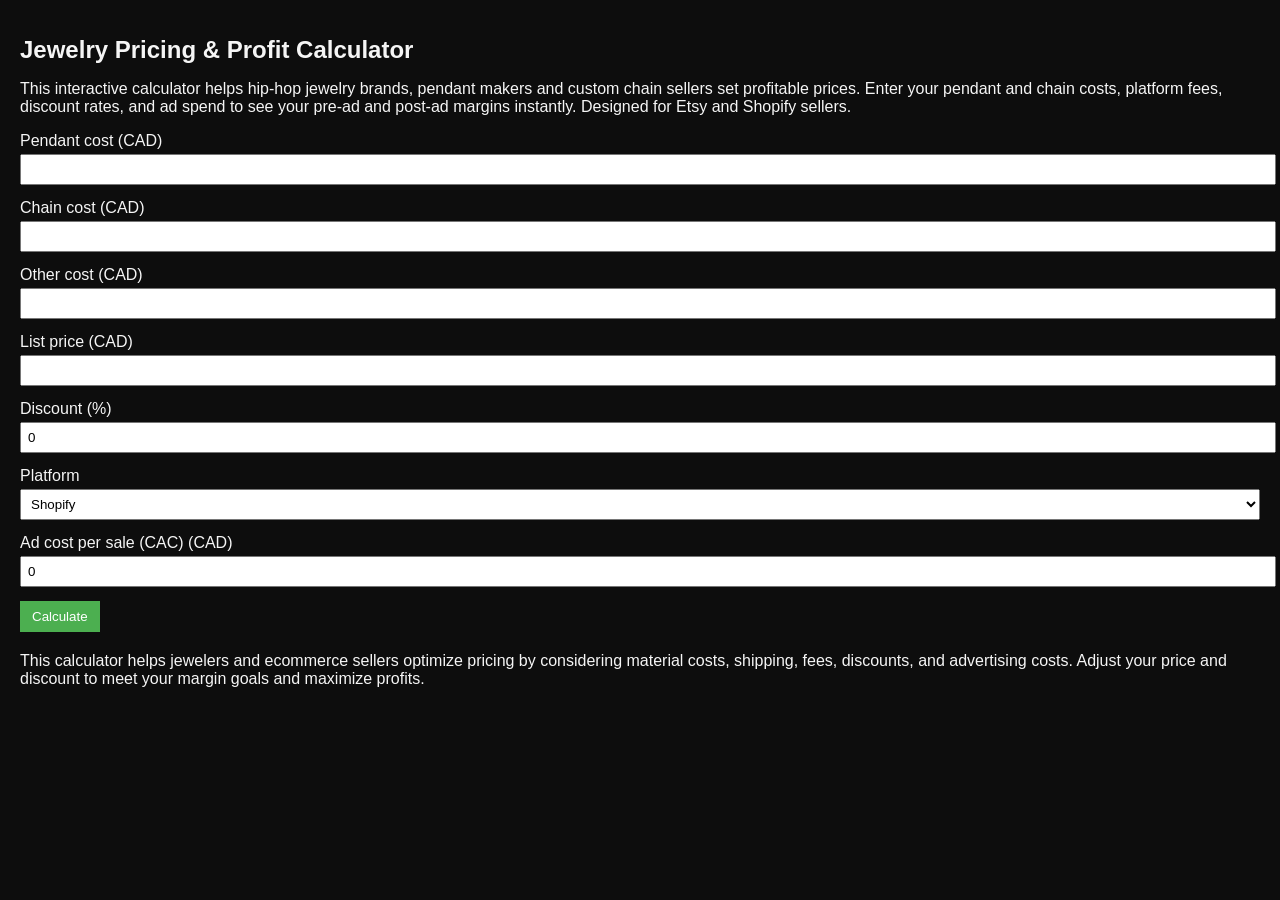
==== index.html @ 54529717 "Create index.html" ====
<!DOCTYPE html>
<html lang="en">
<head>
  <meta charset="UTF-8">
  <meta name="viewport" content="width=device-width, initial-scale=1.0">
  <title>Jewelry Pricing & Profit Calculator | Hip-Hop Jewelry</title>
  <meta name="description" content="Free interactive jewelry pricing and profit calculator for hip-hop and custom jewelry businesses. Estimate costs, fees, margins, and profits for Etsy and Shopify.">
  <style>
    body{font-family:Arial;background:#0d0d0d;color:#f5f5f5;margin:0;padding:20px;}
    h1{font-size:24px;margin-bottom:10px;}
    section{margin-bottom:20px;}
    input,select{padding:6px;margin:4px 0;width:100%;}
    label{display:block;margin-top:10px;}
    button{padding:8px 12px;margin-top:10px;background:#4CAF50;color:white;border:none;cursor:pointer;}
    .result{margin-top:15px;padding:10px;background:#1a1a1a;border-radius:4px;}
  </style>
</head>
<body>
<header>
  <h1>Jewelry Pricing & Profit Calculator</h1>
  <p>This interactive calculator helps hip-hop jewelry brands, pendant makers and custom chain sellers set profitable prices. Enter your pendant and chain costs, platform fees, discount rates, and ad spend to see your pre-ad and post-ad margins instantly. Designed for Etsy and Shopify sellers.</p>
</header>

<main>
  <section>
    <form id="calcForm">
      <label>Pendant cost (CAD)<input type="number" id="pendant" step="0.01"></label>
      <label>Chain cost (CAD)<input type="number" id="chain" step="0.01"></label>
      <label>Other cost (CAD)<input type="number" id="other" step="0.01"></label>
      <label>List price (CAD)<input type="number" id="price" step="0.01"></label>
      <label>Discount (%)<input type="number" id="discount" step="0.01" value="0"></label>
      <label>Platform
        <select id="platform">
          <option value="shopify">Shopify</option>
          <option value="etsy">Etsy</option>
          <option value="etsy_offsite">Etsy Offsite</option>
        </select>
      </label>
      <label>Ad cost per sale (CAC) (CAD)<input type="number" id="cac" step="0.01" value="0"></label>
      <button type="button" onclick="calculate()">Calculate</button>
    </form>
    <div id="results" class="result" style="display:none;">
      <p><strong>Effective price after discount:</strong> <span id="effPrice"></span></p>
      <p><strong>Platform fees:</strong> <span id="fees"></span></p>
      <p><strong>Pre-ad profit:</strong> <span id="preProfit"></span></p>
      <p><strong>After-ad profit:</strong> <span id="afterProfit"></span></p>
      <p><strong>Pre-ad margin (CM1):</strong> <span id="cm1"></span></p>
      <p><strong>After-ad margin (CM2):</strong> <span id="cm2"></span></p>
      <p><strong>BNPL 4× payment:</strong> <span id="bnpl"></span></p>
    </div>
  </section>
</main>
<section>
  <p>This calculator helps jewelers and ecommerce sellers optimize pricing by considering material costs, shipping, fees, discounts, and advertising costs. Adjust your price and discount to meet your margin goals and maximize profits.</p>
</section>
<script>
function calculate(){
  var pendant=parseFloat(document.getElementById('pendant').value)||0;
  var chain=parseFloat(document.getElementById('chain').value)||0;
  var other=parseFloat(document.getElementById('other').value)||0;
  var price=parseFloat(document.getElementById('price').value)||0;
  var discount=parseFloat(document.getElementById('discount').value)||0;
  var platform=document.getElementById('platform').value;
  var cac=parseFloat(document.getElementById('cac').value)||0;
  var effPrice=price*(1-discount/100);
  var pack=13; // pack and ship cost constant
  var totalCost=pendant+chain+other+pack;
  var feePct=0; var feeFixed=0;
  if(platform==='shopify'){feePct=0.029; feeFixed=0.30;}
  else if(platform==='etsy'){feePct=0.142; feeFixed=0.45;}
  else if(platform==='etsy_offsite'){feePct=0.262; feeFixed=0.45;}
  var fees=effPrice*feePct+feeFixed;
  var preProfit=effPrice-fees-totalCost;
  var afterProfit=preProfit-cac;
  var cm1=(effPrice>0)?(preProfit/effPrice*100):0;
  var cm2=(effPrice>0)?(afterProfit/effPrice*100):0;
  document.getElementById('effPrice').innerText='CA$'+effPrice.toFixed(2);
  document.getElementById('fees').innerText='CA$'+fees.toFixed(2);
  document.getElementById('preProfit').innerText='CA$'+preProfit.toFixed(2);
  document.getElementById('afterProfit').innerText='CA$'+afterProfit.toFixed(2);
  document.getElementById('cm1').innerText=cm1.toFixed(1)+'%';
  document.getElementById('cm2').innerText=cm2.toFixed(1)+'%';
  document.getElementById('bnpl').innerText='CA$'+(effPrice/4).toFixed(2)+' × 4';
  document.getElementById('results').style.display='block';
}
</script>
</body>
</html>
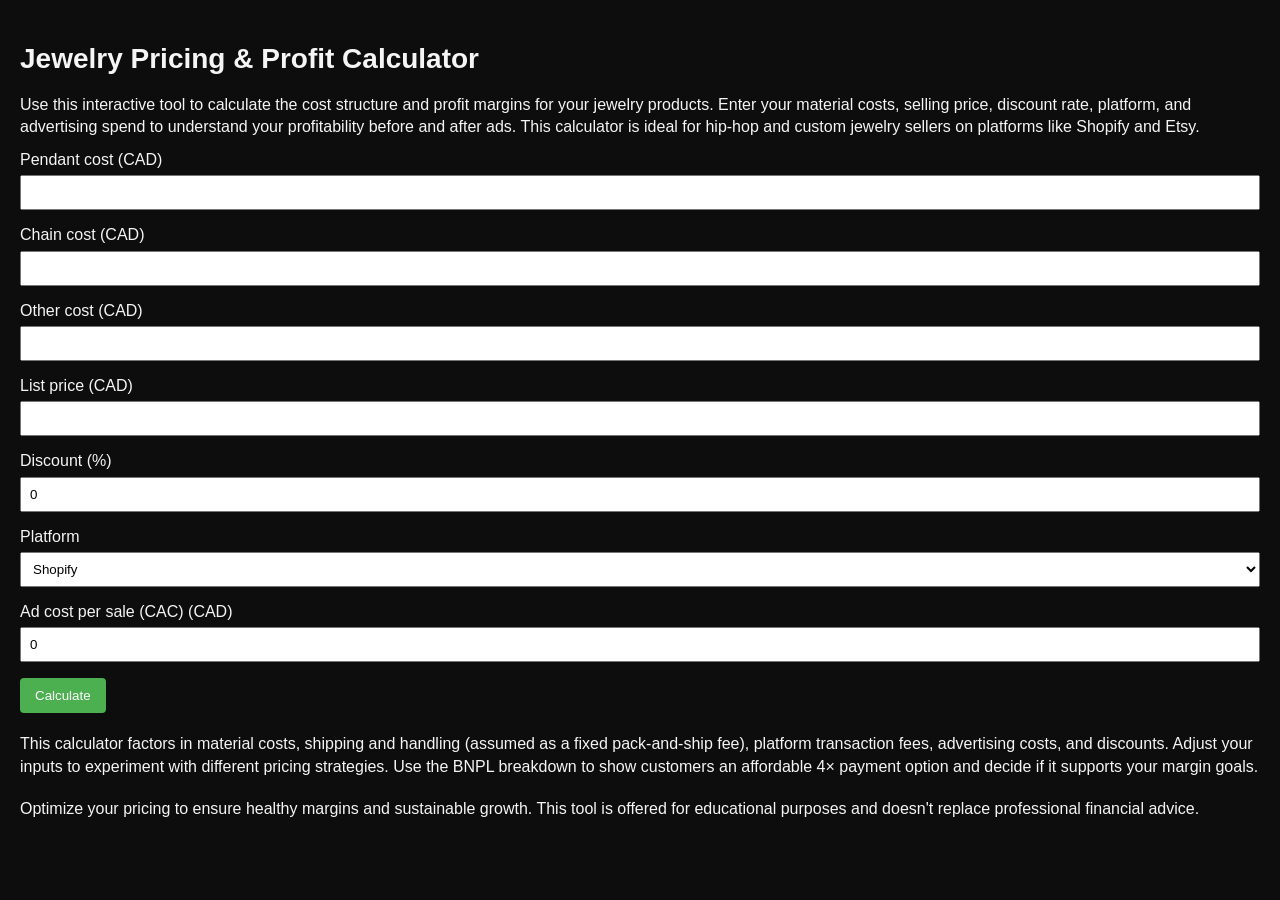
==== commit 49fea1cf: "Add final SEO-friendly pricing calculator" ====
--- a/index.html
+++ b/index.html
@@ -4,21 +4,24 @@
   <meta charset="UTF-8">
   <meta name="viewport" content="width=device-width, initial-scale=1.0">
   <title>Jewelry Pricing & Profit Calculator | Hip-Hop Jewelry</title>
-  <meta name="description" content="Free interactive jewelry pricing and profit calculator for hip-hop and custom jewelry businesses. Estimate costs, fees, margins, and profits for Etsy and Shopify.">
+  <meta name="description" content="Interactive jewelry pricing and profit calculator for jewelers and hip-hop jewelry sellers. Calculate costs, fees, discount, margins, and profits across platforms like Etsy and Shopify.">
+  <meta name="keywords" content="jewelry pricing calculator, hip-hop jewelry, profit calculator, Etsy fee calculator, Shopify fee calculator, custom jewelry pricing">
   <style>
-    body{font-family:Arial;background:#0d0d0d;color:#f5f5f5;margin:0;padding:20px;}
-    h1{font-size:24px;margin-bottom:10px;}
+    body{font-family:Arial,Helvetica,sans-serif;background:#0d0d0d;color:#f5f5f5;margin:0;padding:20px;line-height:1.4;}
+    h1{font-size:28px;margin-bottom:10px;}
+    p{margin-bottom:10px;}
     section{margin-bottom:20px;}
-    input,select{padding:6px;margin:4px 0;width:100%;}
+    input,select{padding:8px;margin:4px 0;width:100%;box-sizing:border-box;}
     label{display:block;margin-top:10px;}
-    button{padding:8px 12px;margin-top:10px;background:#4CAF50;color:white;border:none;cursor:pointer;}
-    .result{margin-top:15px;padding:10px;background:#1a1a1a;border-radius:4px;}
+    button{padding:10px 15px;margin-top:12px;background:#4CAF50;color:#fff;border:none;border-radius:4px;cursor:pointer;}
+    button:hover{background:#45a049;}
+    .result{margin-top:15px;padding:15px;background:#1a1a1a;border-radius:4px;}
   </style>
 </head>
 <body>
 <header>
   <h1>Jewelry Pricing & Profit Calculator</h1>
-  <p>This interactive calculator helps hip-hop jewelry brands, pendant makers and custom chain sellers set profitable prices. Enter your pendant and chain costs, platform fees, discount rates, and ad spend to see your pre-ad and post-ad margins instantly. Designed for Etsy and Shopify sellers.</p>
+  <p>Use this interactive tool to calculate the cost structure and profit margins for your jewelry products. Enter your material costs, selling price, discount rate, platform, and advertising spend to understand your profitability before and after ads. This calculator is ideal for hip-hop and custom jewelry sellers on platforms like Shopify and Etsy.</p>
 </header>
 
 <main>
@@ -51,8 +54,11 @@
   </section>
 </main>
 <section>
-  <p>This calculator helps jewelers and ecommerce sellers optimize pricing by considering material costs, shipping, fees, discounts, and advertising costs. Adjust your price and discount to meet your margin goals and maximize profits.</p>
+  <p>This calculator factors in material costs, shipping and handling (assumed as a fixed pack-and-ship fee), platform transaction fees, advertising costs, and discounts. Adjust your inputs to experiment with different pricing strategies. Use the BNPL breakdown to show customers an affordable 4× payment option and decide if it supports your margin goals.</p>
 </section>
+<footer>
+  <p>Optimize your pricing to ensure healthy margins and sustainable growth. This tool is offered for educational purposes and doesn't replace professional financial advice.</p>
+</footer>
 <script>
 function calculate(){
   var pendant=parseFloat(document.getElementById('pendant').value)||0;
@@ -63,24 +69,24 @@
   var platform=document.getElementById('platform').value;
   var cac=parseFloat(document.getElementById('cac').value)||0;
   var effPrice=price*(1-discount/100);
-  var pack=13; // pack and ship cost constant
+  var pack=13; // assumed pack and ship cost
   var totalCost=pendant+chain+other+pack;
   var feePct=0; var feeFixed=0;
   if(platform==='shopify'){feePct=0.029; feeFixed=0.30;}
   else if(platform==='etsy'){feePct=0.142; feeFixed=0.45;}
   else if(platform==='etsy_offsite'){feePct=0.262; feeFixed=0.45;}
-  var fees=effPrice*feePct+feeFixed;
-  var preProfit=effPrice-fees-totalCost;
-  var afterProfit=preProfit-cac;
-  var cm1=(effPrice>0)?(preProfit/effPrice*100):0;
-  var cm2=(effPrice>0)?(afterProfit/effPrice*100):0;
-  document.getElementById('effPrice').innerText='CA$'+effPrice.toFixed(2);
-  document.getElementById('fees').innerText='CA$'+fees.toFixed(2);
-  document.getElementById('preProfit').innerText='CA$'+preProfit.toFixed(2);
-  document.getElementById('afterProfit').innerText='CA$'+afterProfit.toFixed(2);
-  document.getElementById('cm1').innerText=cm1.toFixed(1)+'%';
-  document.getElementById('cm2').innerText=cm2.toFixed(1)+'%';
-  document.getElementById('bnpl').innerText='CA$'+(effPrice/4).toFixed(2)+' × 4';
+  var fees=effPrice*feePct + feeFixed;
+  var preProfit=effPrice - fees - totalCost;
+  var afterProfit=preProfit - cac;
+  var cm1 = effPrice ? (preProfit/effPrice*100) : 0;
+  var cm2 = effPrice ? (afterProfit/effPrice*100) : 0;
+  document.getElementById('effPrice').innerText='CA$' + effPrice.toFixed(2);
+  document.getElementById('fees').innerText='CA$' + fees.toFixed(2);
+  document.getElementById('preProfit').innerText='CA$' + preProfit.toFixed(2);
+  document.getElementById('afterProfit').innerText='CA$' + afterProfit.toFixed(2);
+  document.getElementById('cm1').innerText=cm1.toFixed(1) + '%';
+  document.getElementById('cm2').innerText=cm2.toFixed(1) + '%';
+  document.getElementById('bnpl').innerText='CA$' + (effPrice/4).toFixed(2) + ' × 4';
   document.getElementById('results').style.display='block';
 }
 </script>
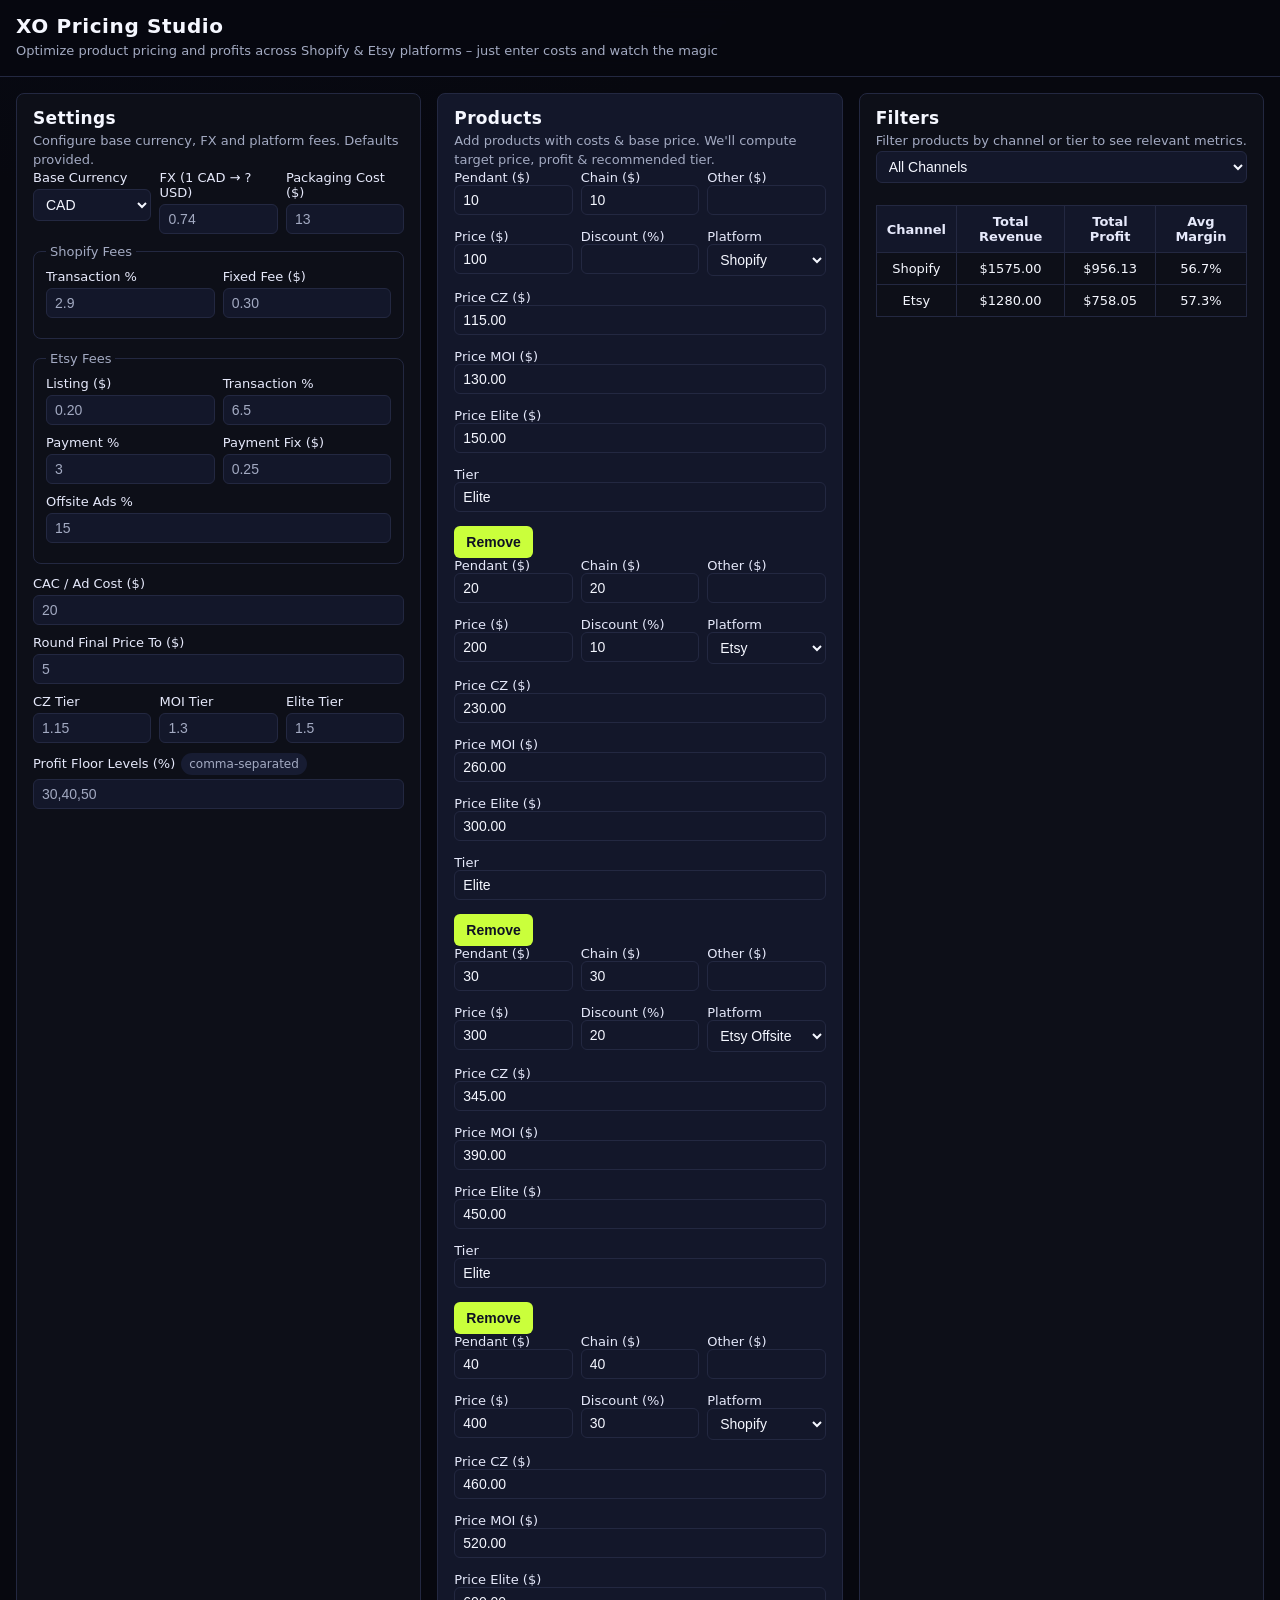
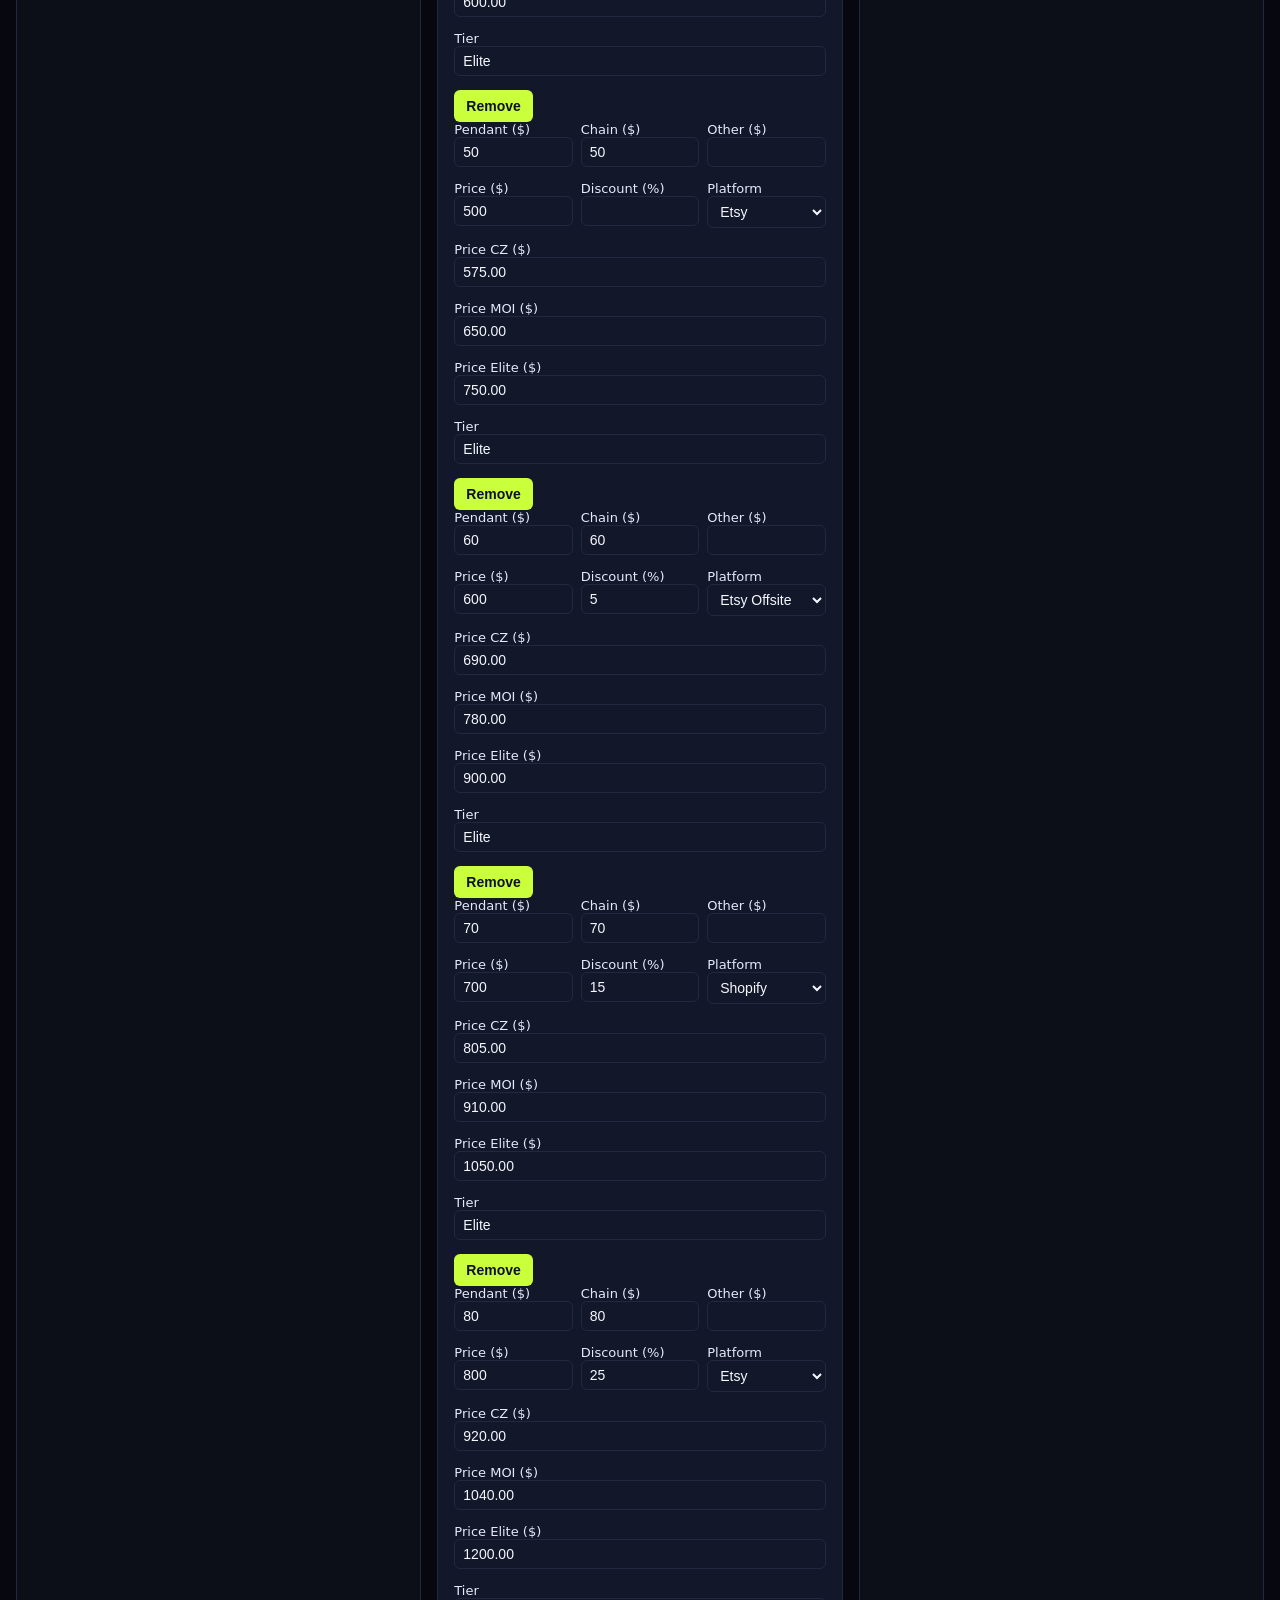
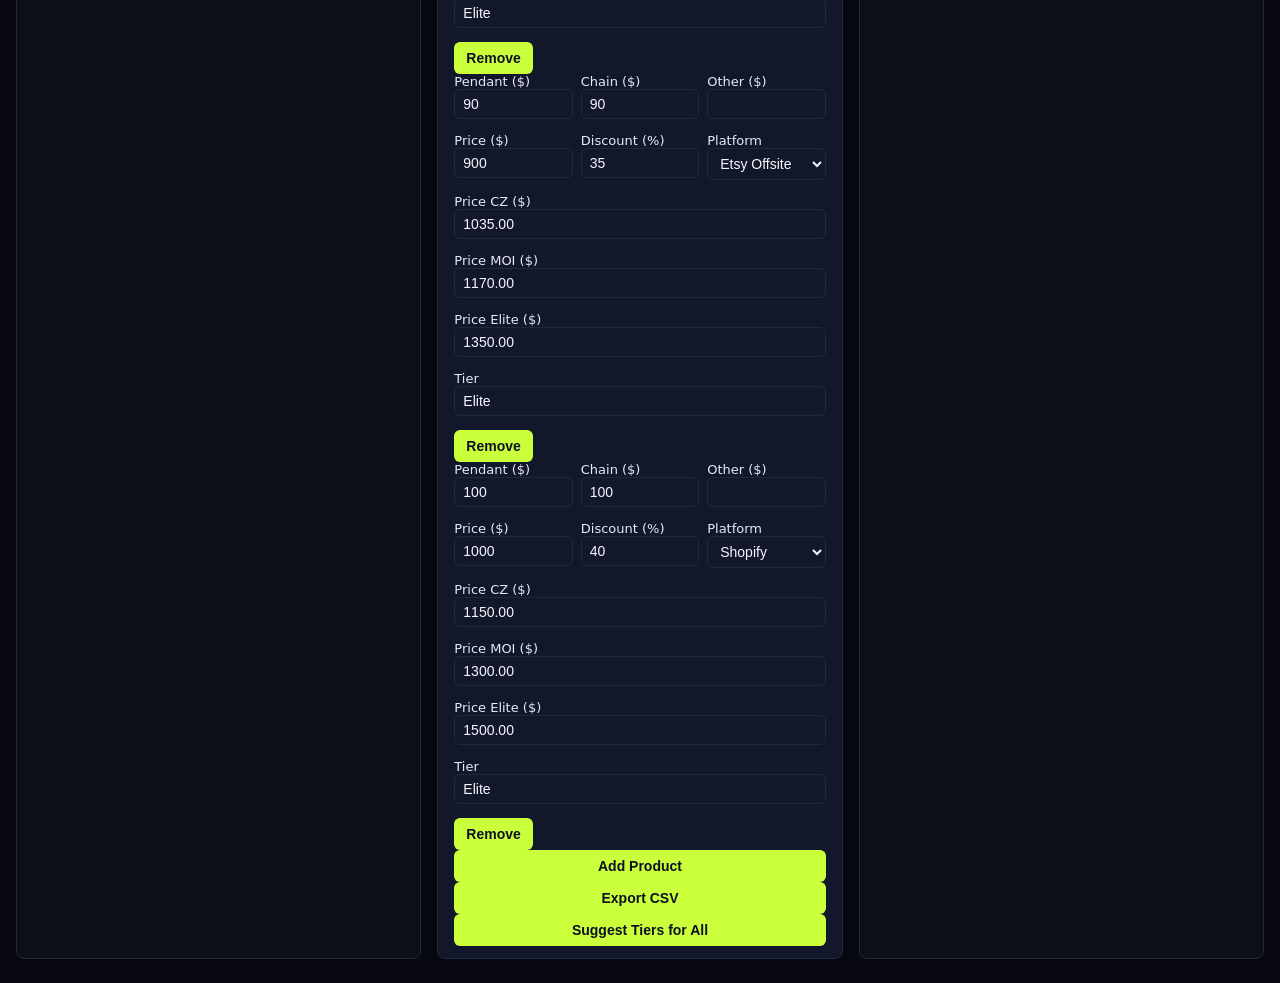
==== commit a7150025: "Update index.html with latest pricing calculator" ====
--- a/index.html
+++ b/index.html
@@ -1,94 +1,333 @@
-<!DOCTYPE html>
+<!doctype html>
 <html lang="en">
 <head>
-  <meta charset="UTF-8">
-  <meta name="viewport" content="width=device-width, initial-scale=1.0">
-  <title>Jewelry Pricing & Profit Calculator | Hip-Hop Jewelry</title>
-  <meta name="description" content="Interactive jewelry pricing and profit calculator for jewelers and hip-hop jewelry sellers. Calculate costs, fees, discount, margins, and profits across platforms like Etsy and Shopify.">
-  <meta name="keywords" content="jewelry pricing calculator, hip-hop jewelry, profit calculator, Etsy fee calculator, Shopify fee calculator, custom jewelry pricing">
-  <style>
-    body{font-family:Arial,Helvetica,sans-serif;background:#0d0d0d;color:#f5f5f5;margin:0;padding:20px;line-height:1.4;}
-    h1{font-size:28px;margin-bottom:10px;}
-    p{margin-bottom:10px;}
-    section{margin-bottom:20px;}
-    input,select{padding:8px;margin:4px 0;width:100%;box-sizing:border-box;}
-    label{display:block;margin-top:10px;}
-    button{padding:10px 15px;margin-top:12px;background:#4CAF50;color:#fff;border:none;border-radius:4px;cursor:pointer;}
-    button:hover{background:#45a049;}
-    .result{margin-top:15px;padding:15px;background:#1a1a1a;border-radius:4px;}
-  </style>
+<meta charset="utf-8">
+<meta name="viewport" content="width=device-width, initial-scale=1">
+<title>XO · Pricing Studio (v7)</title>
+<style>
+  :root{
+    --bg:#07080f; --panel:#0d0f18; --panel2:#13172a; --ink:#f5f7ff; --ink2:#e6e9fb; --muted:#a3aac2;
+    --grid:#232841; --accent:#caff3b; --good:#74ffa9; --warn:#ffd86a; --bad:#ff7c93;
+    --chip:#171c32; --barbg:#13182e; --barfg:#4eff9c; --barfg2:#ffcf5a;
+  }
+  *{box-sizing:border-box}
+  body{
+    margin:0;
+    font-family:Inter,system-ui,-apple-system,Segoe UI,Roboto,sans-serif;
+    color:var(--ink);
+    background:radial-gradient(1000px 600px at 8% -10%, #1c2150 0, #080a15 55%, #07080f 100%);
+  }
+  header{
+    position:sticky;
+    top:0;
+    z-index:30;
+    padding:14px 16px 10px;
+    background:rgba(7,8,15,.94);
+    border-bottom:1px solid var(--grid);
+    backdrop-filter:blur(10px);
+  }
+  h1{margin:0 0 4px;font-size:20px;font-weight:650;letter-spacing:.03em}
+  .sub{color:var(--muted);font-size:13px;line-height:1.4;margin-bottom:6px}
+  main{display:flex;gap:16px;padding:16px 16px 24px;min-height:calc(100vh - 70px)}
+  .panel{
+    background:var(--panel);
+    border:1px solid var(--grid);
+    border-radius:8px;
+    padding:14px 16px 12px;
+    flex:1;
+    display:flex;
+    flex-direction:column;
+  }
+  .panel h2{margin:0;font-size:17px;font-weight:600;letter-spacing:.02em}
+  .panel p{margin:0;font-size:13px;color:var(--muted);line-height:1.45;margin-top:4px}
+  .panel2{background:var(--panel2)}
+  fieldset{border:1px solid var(--grid);border-radius:8px;padding:10px 12px;margin:0 0 12px}
+  legend{padding:0 4px;font-size:13px;color:var(--muted)}
+  label{font-size:13px;color:var(--ink2);display:block;margin-bottom:4px}
+  input,select{width:100%;background:var(--panel2);border:1px solid var(--grid);border-radius:6px;padding:6px 8px;color:var(--ink);font-size:14px;margin-bottom:10px}
+  input::placeholder{color:var(--muted)}
+  input[type="number"]::-webkit-inner-spin-button,input[type="number"]::-webkit-outer-spin-button{appearance:none}
+  .inline{display:flex;gap:8px}
+  .inline > div{flex:1}
+  button{background:var(--accent);color:#0e1123;border:none;border-radius:6px;padding:8px 12px;font-size:14px;font-weight:600;cursor:pointer;transition:background .2s}
+  button:hover{background:#d6ff66}
+  table{width:100%;border-collapse:collapse;margin-top:12px}
+  th,td{border:1px solid var(--grid);padding:8px 10px;font-size:13px;text-align:center}
+  th{background:var(--panel2);color:var(--ink2)}
+  td{background:var(--panel)}
+  .totals{margin-top:auto;font-size:14px;color:var(--ink2);line-height:1.5}
+  .chip{display:inline-block;background:var(--chip);padding:4px 8px;border-radius:16px;font-size:12px;color:var(--muted);margin-left:6px}
+  .bar{height:6px;border-radius:4px;background:var(--barbg);margin-top:4px;overflow:hidden}
+  .bar-inner{height:100%;border-radius:4px}
+  @media(max-width:800px){main{flex-direction:column}}
+</style>
 </head>
 <body>
 <header>
-  <h1>Jewelry Pricing & Profit Calculator</h1>
-  <p>Use this interactive tool to calculate the cost structure and profit margins for your jewelry products. Enter your material costs, selling price, discount rate, platform, and advertising spend to understand your profitability before and after ads. This calculator is ideal for hip-hop and custom jewelry sellers on platforms like Shopify and Etsy.</p>
+  <h1>XO Pricing Studio</h1>
+  <div class="sub">Optimize product pricing and profits across Shopify & Etsy platforms – just enter costs and watch the magic</div>
 </header>
+<main>
+  <div class="panel">
+    <h2>Settings</h2>
+    <p>Configure base currency, FX and platform fees. Defaults provided.</p>
+    <div class="inline">
+      <div>
+        <label for="base">Base Currency</label>
+        <select id="base">
+          <option value="CAD">CAD</option>
+          <option value="USD">USD</option>
+        </select>
+      </div>
+      <div>
+        <label for="fx">FX (1 CAD → ? USD)</label>
+        <input id="fx" type="number" step="0.01" placeholder="0.74" />
+      </div>
+      <div>
+        <label for="pack">Packaging Cost ($)</label>
+        <input id="pack" type="number" step="0.01" placeholder="13" />
+      </div>
+    </div>
+    <fieldset>
+      <legend>Shopify Fees</legend>
+      <div class="inline">
+        <div>
+          <label for="s_pct">Transaction %</label>
+          <input id="s_pct" type="number" step="0.01" placeholder="2.9" />
+        </div>
+        <div>
+          <label for="s_fix">Fixed Fee ($)</label>
+          <input id="s_fix" type="number" step="0.01" placeholder="0.30" />
+        </div>
+      </div>
+    </fieldset>
+    <fieldset>
+      <legend>Etsy Fees</legend>
+      <div class="inline">
+        <div>
+          <label for="e_list">Listing ($)</label>
+          <input id="e_list" type="number" step="0.01" placeholder="0.20" />
+        </div>
+        <div>
+          <label for="e_trans">Transaction %</label>
+          <input id="e_trans" type="number" step="0.01" placeholder="6.5" />
+        </div>
+      </div>
+      <div class="inline">
+        <div>
+          <label for="e_paypct">Payment %</label>
+          <input id="e_paypct" type="number" step="0.01" placeholder="3" />
+        </div>
+        <div>
+          <label for="e_payfix">Payment Fix ($)</label>
+          <input id="e_payfix" type="number" step="0.01" placeholder="0.25" />
+        </div>
+      </div>
+      <div>
+        <label for="e_off">Offsite Ads %</label>
+        <input id="e_off" type="number" step="0.01" placeholder="15" />
+      </div>
+    </fieldset>
+    <div>
+      <label for="cac">CAC / Ad Cost ($)</label>
+      <input id="cac" type="number" step="0.01" placeholder="20" />
+    </div>
+    <div>
+      <label for="round">Round Final Price To ($)</label>
+      <input id="round" type="number" step="1" placeholder="5" />
+    </div>
+    <div class="inline">
+      <div>
+        <label for="t_cz">CZ Tier</label>
+        <input id="t_cz" type="number" step="0.01" placeholder="1.15" />
+      </div>
+      <div>
+        <label for="t_moi">MOI Tier</label>
+        <input id="t_moi" type="number" step="0.01" placeholder="1.3" />
+      </div>
+      <div>
+        <label for="t_el">Elite Tier</label>
+        <input id="t_el" type="number" step="0.01" placeholder="1.5" />
+      </div>
+    </div>
+    <div>
+      <label for="floors">Profit Floor Levels (%)<span class="chip">comma-separated</span></label>
+      <input id="floors" type="text" placeholder="30,40,50" />
+    </div>
+  </div>
+  <div class="panel panel2">
+    <h2>Products</h2>
+    <p>Add products with costs & base price. We'll compute target price, profit & recommended tier.</p>
+    <div id="products"></div>
+    <button id="add">Add Product</button>
+    <button id="export">Export CSV</button>
+    <button id="suggestAll">Suggest Tiers for All</button>
+    <div class="totals" id="totals"></div>
+  </div>
+  <div class="panel">
+    <h2>Filters</h2>
+    <p>Filter products by channel or tier to see relevant metrics.</p>
+    <select id="filter">
+      <option value="all">All Channels</option>
+      <option value="shopify">Shopify Only</option>
+      <option value="etsy">Etsy Only</option>
+    </select>
+    <table id="summary">
+      <thead>
+        <tr>
+          <th>Channel</th>
+          <th>Total Revenue</th>
+          <th>Total Profit</th>
+          <th>Avg Margin</th>
+        </tr>
+      </thead>
+      <tbody></tbody>
+    </table>
+  </div>
+</main>
+<script>
+const $=sel=>document.querySelector(sel);
+const $$=sel=>Array.from(document.querySelectorAll(sel));
+let products=[];
+function addProduct(data={}){
+  const id=Date.now();
+  const p=document.createElement('div');
+  p.className='p-card';
+  p.innerHTML=`<div class="inline"><div><label>Pendant ($)<input type="number" step="0.01" class="pendant" /></label></div><div><label>Chain ($)<input type="number" step="0.01" class="chain" /></label></div><div><label>Other ($)<input type="number" step="0.01" class="other" /></label></div></div><div class="inline"><div><label>Price ($)<input type="number" step="0.01" class="price" /></label></div><div><label>Discount (%)<input type="number" step="0.01" class="discount" /></label></div><div><label>Platform<select class="platform"><option value="shopify">Shopify</option><option value="etsy">Etsy</option><option value="etsy_offsite">Etsy Offsite</option></select></label></div></div><div><label>Price CZ ($)<input type="number" step="0.01" class="pcad" disabled /></label></div><div><label>Price MOI ($)<input type="number" step="0.01" class="moi" disabled /></label></div><div><label>Price Elite ($)<input type="number" step="0.01" class="elite" disabled /></label></div><div><label>Tier<input type="text" class="tier" disabled /></label></div><button class="remove">Remove</button>`;
+  $('#products').appendChild(p);
+  const product={id,p};
+  products.push(product);
+  ['.pendant','.chain','.other','.price','.discount','.platform'].forEach(sel=>p.querySelector(sel).addEventListener('input', ()=> compute()));
+  p.querySelector('.remove').addEventListener('click', ()=>{
+    products=products.filter(pr=>pr.id!==product.id);
+    p.remove();
+    compute();
+  });
+  if(Object.keys(data).length){
+    p.querySelector('.pendant').value=data.pendant||'';
+    p.querySelector('.chain').value=data.chain||'';
+    p.querySelector('.other').value=data.other||'';
+    p.querySelector('.price').value=data.price||'';
+    p.querySelector('.discount').value=data.discount||'';
+    p.querySelector('.platform').value=data.platform||'shopify';
+    compute();
+  }
+}
+function compute(){
+  const base=$('#base').value;
+  const fx=parseFloat($('#fx').value)||0.74;
+  const pack=parseFloat($('#pack').value)||13;
+  const s_pct=parseFloat($('#s_pct').value)||2.9;
+  const s_fix=parseFloat($('#s_fix').value)||0.30;
+  const e_list=parseFloat($('#e_list').value)||0.20;
+  const e_trans=parseFloat($('#e_trans').value)||6.5;
+  const e_paypct=parseFloat($('#e_paypct').value)||3;
+  const e_payfix=parseFloat($('#e_payfix').value)||0.25;
+  const e_off=parseFloat($('#e_off').value)||15;
+  const cac=parseFloat($('#cac').value)||20;
+  const round=parseFloat($('#round').value)||5;
+  const t_cz=parseFloat($('#t_cz').value)||1.15;
+  const t_moi=parseFloat($('#t_moi').value)||1.3;
+  const t_el=parseFloat($('#t_el').value)||1.5;
+  const floors=$('#floors').value.split(',').map(s=>parseFloat(s.trim())).filter(n=>!isNaN(n)).sort((a,b)=>a-b);
+  let summary={shopify:{rev:0,prof:0,marginSum:0,count:0},etsy:{rev:0,prof:0,marginSum:0,count:0}};
+  products.forEach(({p})=>{
+    const pendant=parseFloat(p.querySelector('.pendant').value)||0;
+    const chain=parseFloat(p.querySelector('.chain').value)||0;
+    const other=parseFloat(p.querySelector('.other').value)||0;
+    let price=parseFloat(p.querySelector('.price').value)||0;
+    const discount=parseFloat(p.querySelector('.discount').value)||0;
+    const platform=p.querySelector('.platform').value;
+    const totalCost=pendant+chain+other+pack;
+    let effPrice=price*(1-discount/100);
+    let fees=0;
+    if(platform==='shopify') fees=effPrice*s_pct/100 + s_fix;
+    else {
+      fees=e_list + effPrice*e_trans/100 + effPrice*e_paypct/100 + e_payfix;
+      if(platform==='etsy_offsite') fees += effPrice*e_off/100;
+    }
+    const preProfit=effPrice - fees - totalCost;
+    const afterProfit=preProfit - cac;
+    const margin=effPrice ? afterProfit/effPrice*100 : 0;
+    // compute recommended tier and price suggestions
+    const basePrice=price*(base==='CAD'?1:fx);
+    const cz=basePrice*t_cz;
+    const moi=basePrice*t_moi;
+    const elite=basePrice*t_el;
+    p.querySelector('.pcad').value=roundTo(cz, round).toFixed(2);
+    p.querySelector('.moi').value=roundTo(moi, round).toFixed(2);
+    p.querySelector('.elite').value=roundTo(elite, round).toFixed(2);
+    let tier='CZ';
+    let tierPrice=cz;
+    if(moi>price) {tier='MOI'; tierPrice=moi;}
+    if(elite>price) {tier='Elite'; tierPrice=elite;}
+    if(floors.length){
+      for(let i=0;i<floors.length;i++){
+        const f=floors[i];
+        const target=totalCost/(1-f/100);
+        if(price<target) { tier=`Tier ${i+1}`; tierPrice=target; break; }
+      }
+    }
+    p.querySelector('.tier').value=tier;
+    if(platform!=='etsy_offsite'){
+      summary[platform].rev+=effPrice;
+      summary[platform].prof+=afterProfit;
+      summary[platform].marginSum+=margin;
+      summary[platform].count++;
+    }
+  });
+  // update summary table
+  const tbody=$('#summary tbody');
+  tbody.innerHTML='';
+  ['shopify','etsy'].forEach(ch=>{
+    const {rev,prof,marginSum,count}=summary[ch];
+    const row=document.createElement('tr');
+    const m=count? (marginSum/count).toFixed(1)+'%' : '0%';
+    row.innerHTML=`<td>${ch.charAt(0).toUpperCase()+ch.slice(1)}</td><td>$${rev.toFixed(2)}</td><td>$${prof.toFixed(2)}</td><td>${m}</td>`;
+    tbody.appendChild(row);
+  });
+}
+function roundTo(value, step){
+  return Math.ceil(value/step)*step;
+}
+function suggest(p){
+  const tier=p.querySelector('.tier').value;
+  if(!tier) return;
+  if(tier==='CZ'){ p.querySelector('.price').value=p.querySelector('.pcad').value; }
+  else if(tier==='MOI'){ p.querySelector('.price').value=p.querySelector('.moi').value; }
+  else { p.querySelector('.price').value=p.querySelector('.elite').value; }
+  compute();
+}
+function resetXO(){
+  products=[];
+  $('#products').innerHTML='';
+  addProduct({pendant:10, chain:10, other:0, price:100, discount:0, platform:'shopify'});
+  addProduct({pendant:20, chain:20, other:0, price:200, discount:10, platform:'etsy'});
+  addProduct({pendant:30, chain:30, other:0, price:300, discount:20, platform:'etsy_offsite'});
+  addProduct({pendant:40, chain:40, other:0, price:400, discount:30, platform:'shopify'});
+  addProduct({pendant:50, chain:50, other:0, price:500, discount:0, platform:'etsy'});
+  addProduct({pendant:60, chain:60, other:0, price:600, discount:5, platform:'etsy_offsite'});
+  addProduct({pendant:70, chain:70, other:0, price:700, discount:15, platform:'shopify'});
+  addProduct({pendant:80, chain:80, other:0, price:800, discount:25, platform:'etsy'});
+  addProduct({pendant:90, chain:90, other:0, price:900, discount:35, platform:'etsy_offsite'});
+  addProduct({pendant:100, chain:100, other:0, price:1000, discount:40, platform:'shopify'});
+}
+$('#add').addEventListener('click', ()=> addProduct());
+$('#export').addEventListener('click', ()=>{ alert('Export stub – CSV export can be added here.'); });
+$('#suggestAll').addEventListener('click', ()=> $$('#products .p-card').forEach(c=> suggest(c)) );
+$('#filter').addEventListener('change', compute);
+['#base','#fx','#pack','#s_pct','#s_fix','#e_list','#e_trans','#e_paypct','#e_payfix','#e_off','#cac','#round','#t_cz','#t_moi','#t_el','#floors']
+  .forEach(id=> $(id).addEventListener('input', compute));
 
-<main>
-  <section>
-    <form id="calcForm">
-      <label>Pendant cost (CAD)<input type="number" id="pendant" step="0.01"></label>
-      <label>Chain cost (CAD)<input type="number" id="chain" step="0.01"></label>
-      <label>Other cost (CAD)<input type="number" id="other" step="0.01"></label>
-      <label>List price (CAD)<input type="number" id="price" step="0.01"></label>
-      <label>Discount (%)<input type="number" id="discount" step="0.01" value="0"></label>
-      <label>Platform
-        <select id="platform">
-          <option value="shopify">Shopify</option>
-          <option value="etsy">Etsy</option>
-          <option value="etsy_offsite">Etsy Offsite</option>
-        </select>
-      </label>
-      <label>Ad cost per sale (CAC) (CAD)<input type="number" id="cac" step="0.01" value="0"></label>
-      <button type="button" onclick="calculate()">Calculate</button>
-    </form>
-    <div id="results" class="result" style="display:none;">
-      <p><strong>Effective price after discount:</strong> <span id="effPrice"></span></p>
-      <p><strong>Platform fees:</strong> <span id="fees"></span></p>
-      <p><strong>Pre-ad profit:</strong> <span id="preProfit"></span></p>
-      <p><strong>After-ad profit:</strong> <span id="afterProfit"></span></p>
-      <p><strong>Pre-ad margin (CM1):</strong> <span id="cm1"></span></p>
-      <p><strong>After-ad margin (CM2):</strong> <span id="cm2"></span></p>
-      <p><strong>BNPL 4× payment:</strong> <span id="bnpl"></span></p>
-    </div>
-  </section>
-</main>
-<section>
-  <p>This calculator factors in material costs, shipping and handling (assumed as a fixed pack-and-ship fee), platform transaction fees, advertising costs, and discounts. Adjust your inputs to experiment with different pricing strategies. Use the BNPL breakdown to show customers an affordable 4× payment option and decide if it supports your margin goals.</p>
-</section>
-<footer>
-  <p>Optimize your pricing to ensure healthy margins and sustainable growth. This tool is offered for educational purposes and doesn't replace professional financial advice.</p>
-</footer>
-<script>
-function calculate(){
-  var pendant=parseFloat(document.getElementById('pendant').value)||0;
-  var chain=parseFloat(document.getElementById('chain').value)||0;
-  var other=parseFloat(document.getElementById('other').value)||0;
-  var price=parseFloat(document.getElementById('price').value)||0;
-  var discount=parseFloat(document.getElementById('discount').value)||0;
-  var platform=document.getElementById('platform').value;
-  var cac=parseFloat(document.getElementById('cac').value)||0;
-  var effPrice=price*(1-discount/100);
-  var pack=13; // assumed pack and ship cost
-  var totalCost=pendant+chain+other+pack;
-  var feePct=0; var feeFixed=0;
-  if(platform==='shopify'){feePct=0.029; feeFixed=0.30;}
-  else if(platform==='etsy'){feePct=0.142; feeFixed=0.45;}
-  else if(platform==='etsy_offsite'){feePct=0.262; feeFixed=0.45;}
-  var fees=effPrice*feePct + feeFixed;
-  var preProfit=effPrice - fees - totalCost;
-  var afterProfit=preProfit - cac;
-  var cm1 = effPrice ? (preProfit/effPrice*100) : 0;
-  var cm2 = effPrice ? (afterProfit/effPrice*100) : 0;
-  document.getElementById('effPrice').innerText='CA$' + effPrice.toFixed(2);
-  document.getElementById('fees').innerText='CA$' + fees.toFixed(2);
-  document.getElementById('preProfit').innerText='CA$' + preProfit.toFixed(2);
-  document.getElementById('afterProfit').innerText='CA$' + afterProfit.toFixed(2);
-  document.getElementById('cm1').innerText=cm1.toFixed(1) + '%';
-  document.getElementById('cm2').innerText=cm2.toFixed(1) + '%';
-  document.getElementById('bnpl').innerText='CA$' + (effPrice/4).toFixed(2) + ' × 4';
-  document.getElementById('results').style.display='block';
-}
+$('#base').addEventListener('change', ()=>{
+  const fx=parseFloat($('#fx').value)||0.74;
+  if($('#base').value==='CAD'){ $('#s_fix').value=(0.30/fx).toFixed(2); $('#e_list').value=(0.20/fx).toFixed(2); $('#e_payfix').value=(0.25/fx).toFixed(2); }
+  else { $('#s_fix').value='0.30'; $('#e_list').value='0.20'; $('#e_payfix').value='0.25'; }
+  compute();
+});
+
+resetXO();
+compute();
 </script>
 </body>
 </html>
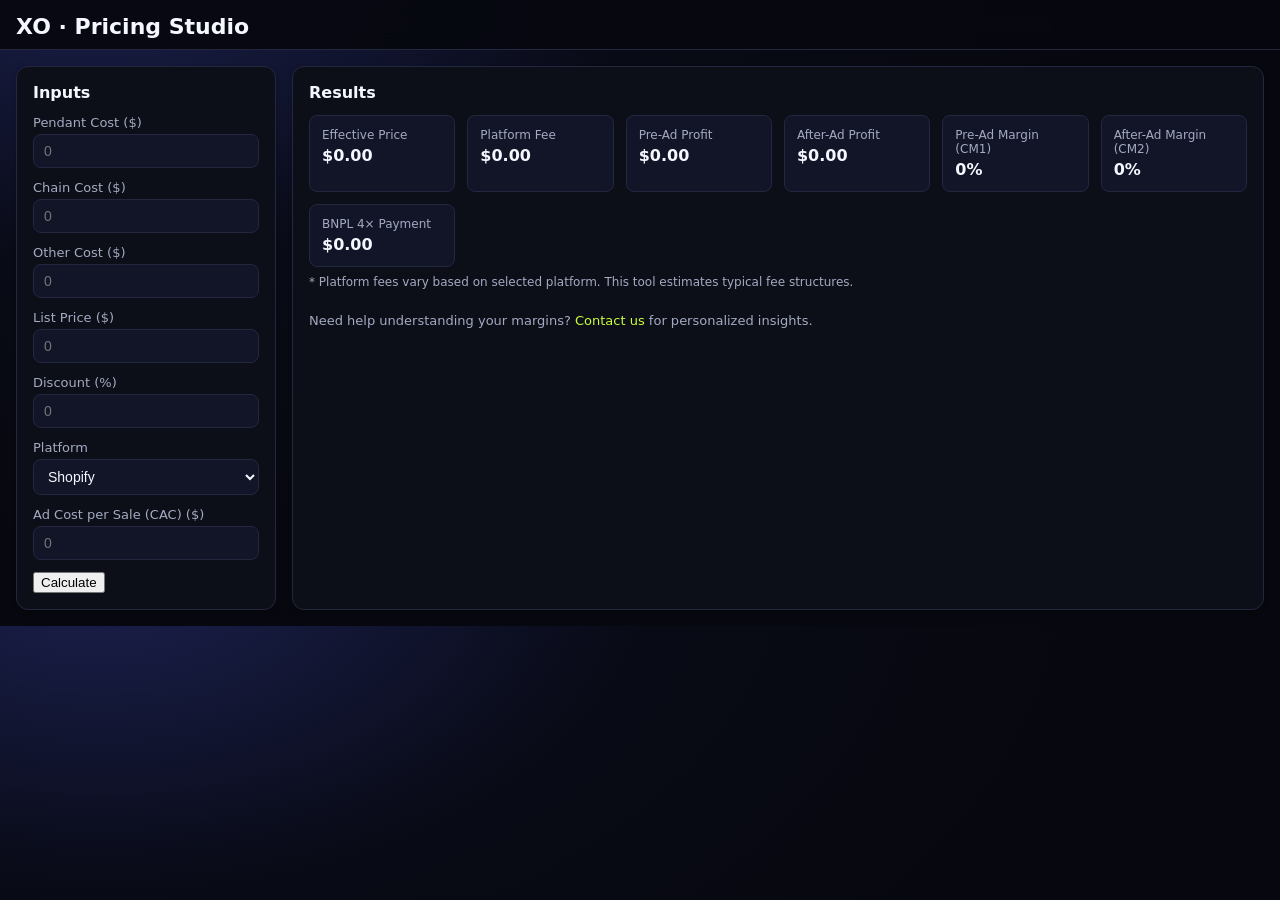
==== commit 84b81a33: "Add final pricing studio calculator HTML" ====
--- a/index.html
+++ b/index.html
@@ -1,333 +1,156 @@
 <!doctype html>
 <html lang="en">
 <head>
-<meta charset="utf-8">
-<meta name="viewport" content="width=device-width, initial-scale=1">
-<title>XO · Pricing Studio (v7)</title>
-<style>
-  :root{
-    --bg:#07080f; --panel:#0d0f18; --panel2:#13172a; --ink:#f5f7ff; --ink2:#e6e9fb; --muted:#a3aac2;
-    --grid:#232841; --accent:#caff3b; --good:#74ffa9; --warn:#ffd86a; --bad:#ff7c93;
-    --chip:#171c32; --barbg:#13182e; --barfg:#4eff9c; --barfg2:#ffcf5a;
-  }
-  *{box-sizing:border-box}
-  body{
-    margin:0;
-    font-family:Inter,system-ui,-apple-system,Segoe UI,Roboto,sans-serif;
-    color:var(--ink);
-    background:radial-gradient(1000px 600px at 8% -10%, #1c2150 0, #080a15 55%, #07080f 100%);
-  }
-  header{
-    position:sticky;
-    top:0;
-    z-index:30;
-    padding:14px 16px 10px;
-    background:rgba(7,8,15,.94);
-    border-bottom:1px solid var(--grid);
-    backdrop-filter:blur(10px);
-  }
-  h1{margin:0 0 4px;font-size:20px;font-weight:650;letter-spacing:.03em}
-  .sub{color:var(--muted);font-size:13px;line-height:1.4;margin-bottom:6px}
-  main{display:flex;gap:16px;padding:16px 16px 24px;min-height:calc(100vh - 70px)}
-  .panel{
-    background:var(--panel);
-    border:1px solid var(--grid);
-    border-radius:8px;
-    padding:14px 16px 12px;
-    flex:1;
-    display:flex;
-    flex-direction:column;
-  }
-  .panel h2{margin:0;font-size:17px;font-weight:600;letter-spacing:.02em}
-  .panel p{margin:0;font-size:13px;color:var(--muted);line-height:1.45;margin-top:4px}
-  .panel2{background:var(--panel2)}
-  fieldset{border:1px solid var(--grid);border-radius:8px;padding:10px 12px;margin:0 0 12px}
-  legend{padding:0 4px;font-size:13px;color:var(--muted)}
-  label{font-size:13px;color:var(--ink2);display:block;margin-bottom:4px}
-  input,select{width:100%;background:var(--panel2);border:1px solid var(--grid);border-radius:6px;padding:6px 8px;color:var(--ink);font-size:14px;margin-bottom:10px}
-  input::placeholder{color:var(--muted)}
-  input[type="number"]::-webkit-inner-spin-button,input[type="number"]::-webkit-outer-spin-button{appearance:none}
-  .inline{display:flex;gap:8px}
-  .inline > div{flex:1}
-  button{background:var(--accent);color:#0e1123;border:none;border-radius:6px;padding:8px 12px;font-size:14px;font-weight:600;cursor:pointer;transition:background .2s}
-  button:hover{background:#d6ff66}
-  table{width:100%;border-collapse:collapse;margin-top:12px}
-  th,td{border:1px solid var(--grid);padding:8px 10px;font-size:13px;text-align:center}
-  th{background:var(--panel2);color:var(--ink2)}
-  td{background:var(--panel)}
-  .totals{margin-top:auto;font-size:14px;color:var(--ink2);line-height:1.5}
-  .chip{display:inline-block;background:var(--chip);padding:4px 8px;border-radius:16px;font-size:12px;color:var(--muted);margin-left:6px}
-  .bar{height:6px;border-radius:4px;background:var(--barbg);margin-top:4px;overflow:hidden}
-  .bar-inner{height:100%;border-radius:4px}
-  @media(max-width:800px){main{flex-direction:column}}
-</style>
+  <meta charset="utf-8">
+  <title>XO · Pricing Studio – Final</title>
+  <meta name="viewport" content="width=device-width,initial-scale=1">
+  <style>
+    :root{
+      --bg:#07080f; --panel:#0d0f18; --panel-soft:#121528; --ink:#f5f7ff; --ink2:#e6e9fb; --muted:#a3aac2;
+      --border:#232740; --accent:#caff3b; --pos:#74ffa9; --warn:#ffd86a; --neg:#ff7f96; --chip:#171b30;
+      --barbg:#13172a; --barfg:#4eff9f; --barfg2:#ffd45b;
+    }
+    *{box-sizing:border-box}
+    body{margin:0;font-family:Inter,system-ui,-apple-system,Segoe UI,Roboto,sans-serif;color:var(--ink);background:radial-gradient(1000px 600px at 8% -10%,#1c2150 0,#080a15 55%,#07080f 100%)}
+    header{position:sticky;top:0;z-index:30;padding:14px 16px 10px;background:rgba(7,8,15,.94);border-bottom:1px solid var(--border);backdrop-filter:blur(10px)}
+    h1{font-size:22px;font-weight:600;margin:0}
+    main{display:flex;flex-direction:column;gap:16px;max-width:1300px;margin:0 auto;padding:16px}
+    .grid{display:grid;grid-template-columns:1fr;gap:16px}
+    @media(min-width:960px){.grid{grid-template-columns:260px 1fr}}
+    .panel{background:var(--panel);border:1px solid var(--border);border-radius:12px;padding:16px;box-shadow:0 2px 4px rgba(0,0,0,.2)}
+    .panel h2{margin-top:0;font-size:16px;font-weight:600}
+    .form-group{display:flex;flex-direction:column;margin-bottom:12px}
+    .form-group label{font-size:13px;margin-bottom:4px;color:var(--muted)}
+    .form-group input,.form-group select{padding:8px 10px;border:1px solid var(--border);border-radius:8px;background:var(--panel-soft);color:var(--ink);font-size:14px;width:100%}
+    .results{display:grid;grid-template-columns:repeat(auto-fill,minmax(140px,1fr));gap:12px}
+    .result-card{background:var(--panel-soft);border:1px solid var(--border);border-radius:8px;padding:12px;display:flex;flex-direction:column;gap:4px}
+    .result-card .label{font-size:12px;color:var(--muted)}
+    .result-card .value{font-size:16px;font-weight:600}
+    .note{font-size:12px;color:var(--muted);margin-top:8px}
+    .footer{margin-top:24px;font-size:13px;color:var(--muted)}
+    .footer a{color:var(--accent);text-decoration:none}
+  </style>
 </head>
 <body>
 <header>
-  <h1>XO Pricing Studio</h1>
-  <div class="sub">Optimize product pricing and profits across Shopify & Etsy platforms – just enter costs and watch the magic</div>
+  <h1>XO · Pricing Studio</h1>
 </header>
 <main>
-  <div class="panel">
-    <h2>Settings</h2>
-    <p>Configure base currency, FX and platform fees. Defaults provided.</p>
-    <div class="inline">
-      <div>
-        <label for="base">Base Currency</label>
-        <select id="base">
-          <option value="CAD">CAD</option>
-          <option value="USD">USD</option>
+  <div class="grid">
+    <div class="panel">
+      <h2>Inputs</h2>
+      <div class="form-group">
+        <label for="pendantCost">Pendant Cost ($)</label>
+        <input type="number" id="pendantCost" placeholder="0">
+      </div>
+      <div class="form-group">
+        <label for="chainCost">Chain Cost ($)</label>
+        <input type="number" id="chainCost" placeholder="0">
+      </div>
+      <div class="form-group">
+        <label for="otherCost">Other Cost ($)</label>
+        <input type="number" id="otherCost" placeholder="0">
+      </div>
+      <div class="form-group">
+        <label for="listPrice">List Price ($)</label>
+        <input type="number" id="listPrice" placeholder="0">
+      </div>
+      <div class="form-group">
+        <label for="discount">Discount (%)</label>
+        <input type="number" id="discount" placeholder="0" min="0" max="100">
+      </div>
+      <div class="form-group">
+        <label for="platform">Platform</label>
+        <select id="platform">
+          <option value="shopify">Shopify</option>
+          <option value="etsy">Etsy</option>
+          <option value="etsy-offsite">Etsy Offsite Ads</option>
         </select>
       </div>
-      <div>
-        <label for="fx">FX (1 CAD → ? USD)</label>
-        <input id="fx" type="number" step="0.01" placeholder="0.74" />
+      <div class="form-group">
+        <label for="adCost">Ad Cost per Sale (CAC) ($)</label>
+        <input type="number" id="adCost" placeholder="0">
       </div>
-      <div>
-        <label for="pack">Packaging Cost ($)</label>
-        <input id="pack" type="number" step="0.01" placeholder="13" />
+      <button id="calculateBtn">Calculate</button>
+    </div>
+    <div class="panel">
+      <h2>Results</h2>
+      <div class="results">
+        <div class="result-card">
+          <div class="label">Effective Price</div>
+          <div class="value" id="effectivePrice">$0.00</div>
+        </div>
+        <div class="result-card">
+          <div class="label">Platform Fee</div>
+          <div class="value" id="platformFee">$0.00</div>
+        </div>
+        <div class="result-card">
+          <div class="label">Pre-Ad Profit</div>
+          <div class="value" id="preAdProfit">$0.00</div>
+        </div>
+        <div class="result-card">
+          <div class="label">After-Ad Profit</div>
+          <div class="value" id="afterAdProfit">$0.00</div>
+        </div>
+        <div class="result-card">
+          <div class="label">Pre-Ad Margin (CM1)</div>
+          <div class="value" id="cm1">0%</div>
+        </div>
+        <div class="result-card">
+          <div class="label">After-Ad Margin (CM2)</div>
+          <div class="value" id="cm2">0%</div>
+        </div>
+        <div class="result-card">
+          <div class="label">BNPL 4× Payment</div>
+          <div class="value" id="bnpl">$0.00</div>
+        </div>
+      </div>
+      <div class="note">
+        * Platform fees vary based on selected platform. This tool estimates typical fee structures.
+      </div>
+      <div class="footer">
+        Need help understanding your margins? <a href="#">Contact us</a> for personalized insights.
       </div>
     </div>
-    <fieldset>
-      <legend>Shopify Fees</legend>
-      <div class="inline">
-        <div>
-          <label for="s_pct">Transaction %</label>
-          <input id="s_pct" type="number" step="0.01" placeholder="2.9" />
-        </div>
-        <div>
-          <label for="s_fix">Fixed Fee ($)</label>
-          <input id="s_fix" type="number" step="0.01" placeholder="0.30" />
-        </div>
-      </div>
-    </fieldset>
-    <fieldset>
-      <legend>Etsy Fees</legend>
-      <div class="inline">
-        <div>
-          <label for="e_list">Listing ($)</label>
-          <input id="e_list" type="number" step="0.01" placeholder="0.20" />
-        </div>
-        <div>
-          <label for="e_trans">Transaction %</label>
-          <input id="e_trans" type="number" step="0.01" placeholder="6.5" />
-        </div>
-      </div>
-      <div class="inline">
-        <div>
-          <label for="e_paypct">Payment %</label>
-          <input id="e_paypct" type="number" step="0.01" placeholder="3" />
-        </div>
-        <div>
-          <label for="e_payfix">Payment Fix ($)</label>
-          <input id="e_payfix" type="number" step="0.01" placeholder="0.25" />
-        </div>
-      </div>
-      <div>
-        <label for="e_off">Offsite Ads %</label>
-        <input id="e_off" type="number" step="0.01" placeholder="15" />
-      </div>
-    </fieldset>
-    <div>
-      <label for="cac">CAC / Ad Cost ($)</label>
-      <input id="cac" type="number" step="0.01" placeholder="20" />
-    </div>
-    <div>
-      <label for="round">Round Final Price To ($)</label>
-      <input id="round" type="number" step="1" placeholder="5" />
-    </div>
-    <div class="inline">
-      <div>
-        <label for="t_cz">CZ Tier</label>
-        <input id="t_cz" type="number" step="0.01" placeholder="1.15" />
-      </div>
-      <div>
-        <label for="t_moi">MOI Tier</label>
-        <input id="t_moi" type="number" step="0.01" placeholder="1.3" />
-      </div>
-      <div>
-        <label for="t_el">Elite Tier</label>
-        <input id="t_el" type="number" step="0.01" placeholder="1.5" />
-      </div>
-    </div>
-    <div>
-      <label for="floors">Profit Floor Levels (%)<span class="chip">comma-separated</span></label>
-      <input id="floors" type="text" placeholder="30,40,50" />
-    </div>
-  </div>
-  <div class="panel panel2">
-    <h2>Products</h2>
-    <p>Add products with costs & base price. We'll compute target price, profit & recommended tier.</p>
-    <div id="products"></div>
-    <button id="add">Add Product</button>
-    <button id="export">Export CSV</button>
-    <button id="suggestAll">Suggest Tiers for All</button>
-    <div class="totals" id="totals"></div>
-  </div>
-  <div class="panel">
-    <h2>Filters</h2>
-    <p>Filter products by channel or tier to see relevant metrics.</p>
-    <select id="filter">
-      <option value="all">All Channels</option>
-      <option value="shopify">Shopify Only</option>
-      <option value="etsy">Etsy Only</option>
-    </select>
-    <table id="summary">
-      <thead>
-        <tr>
-          <th>Channel</th>
-          <th>Total Revenue</th>
-          <th>Total Profit</th>
-          <th>Avg Margin</th>
-        </tr>
-      </thead>
-      <tbody></tbody>
-    </table>
   </div>
 </main>
 <script>
-const $=sel=>document.querySelector(sel);
-const $$=sel=>Array.from(document.querySelectorAll(sel));
-let products=[];
-function addProduct(data={}){
-  const id=Date.now();
-  const p=document.createElement('div');
-  p.className='p-card';
-  p.innerHTML=`<div class="inline"><div><label>Pendant ($)<input type="number" step="0.01" class="pendant" /></label></div><div><label>Chain ($)<input type="number" step="0.01" class="chain" /></label></div><div><label>Other ($)<input type="number" step="0.01" class="other" /></label></div></div><div class="inline"><div><label>Price ($)<input type="number" step="0.01" class="price" /></label></div><div><label>Discount (%)<input type="number" step="0.01" class="discount" /></label></div><div><label>Platform<select class="platform"><option value="shopify">Shopify</option><option value="etsy">Etsy</option><option value="etsy_offsite">Etsy Offsite</option></select></label></div></div><div><label>Price CZ ($)<input type="number" step="0.01" class="pcad" disabled /></label></div><div><label>Price MOI ($)<input type="number" step="0.01" class="moi" disabled /></label></div><div><label>Price Elite ($)<input type="number" step="0.01" class="elite" disabled /></label></div><div><label>Tier<input type="text" class="tier" disabled /></label></div><button class="remove">Remove</button>`;
-  $('#products').appendChild(p);
-  const product={id,p};
-  products.push(product);
-  ['.pendant','.chain','.other','.price','.discount','.platform'].forEach(sel=>p.querySelector(sel).addEventListener('input', ()=> compute()));
-  p.querySelector('.remove').addEventListener('click', ()=>{
-    products=products.filter(pr=>pr.id!==product.id);
-    p.remove();
-    compute();
-  });
-  if(Object.keys(data).length){
-    p.querySelector('.pendant').value=data.pendant||'';
-    p.querySelector('.chain').value=data.chain||'';
-    p.querySelector('.other').value=data.other||'';
-    p.querySelector('.price').value=data.price||'';
-    p.querySelector('.discount').value=data.discount||'';
-    p.querySelector('.platform').value=data.platform||'shopify';
-    compute();
+function calculate() {
+  const pendantCost = parseFloat(document.getElementById('pendantCost').value) || 0;
+  const chainCost = parseFloat(document.getElementById('chainCost').value) || 0;
+  const otherCost = parseFloat(document.getElementById('otherCost').value) || 0;
+  const listPrice = parseFloat(document.getElementById('listPrice').value) || 0;
+  const discount = parseFloat(document.getElementById('discount').value) || 0;
+  const platform = document.getElementById('platform').value;
+  const adCost = parseFloat(document.getElementById('adCost').value) || 0;
+
+  const totalCost = pendantCost + chainCost + otherCost;
+  const effectivePrice = listPrice * (1 - discount / 100);
+  let platformFee = 0;
+  if (platform === 'shopify') {
+    platformFee = effectivePrice * 0.029 + 0.3; // 2.9% + 30¢
+  } else if (platform === 'etsy') {
+    platformFee = effectivePrice * 0.05 + 0.2; // 5% + 20¢
+  } else if (platform === 'etsy-offsite') {
+    platformFee = effectivePrice * 0.15 + 0.2; // 15% + 20¢
   }
+
+  const preAdProfit = effectivePrice - totalCost - platformFee;
+  const afterAdProfit = preAdProfit - adCost;
+  const cm1 = (preAdProfit / effectivePrice) * 100;
+  const cm2 = (afterAdProfit / effectivePrice) * 100;
+  const bnpl = effectivePrice / 4;
+
+  document.getElementById('effectivePrice').innerText = `$${effectivePrice.toFixed(2)}`;
+  document.getElementById('platformFee').innerText = `$${platformFee.toFixed(2)}`;
+  document.getElementById('preAdProfit').innerText = `$${preAdProfit.toFixed(2)}`;
+  document.getElementById('afterAdProfit').innerText = `$${afterAdProfit.toFixed(2)}`;
+  document.getElementById('cm1').innerText = `${cm1.toFixed(2)}%`;
+  document.getElementById('cm2').innerText = `${cm2.toFixed(2)}%`;
+  document.getElementById('bnpl').innerText = `$${bnpl.toFixed(2)}`;
 }
-function compute(){
-  const base=$('#base').value;
-  const fx=parseFloat($('#fx').value)||0.74;
-  const pack=parseFloat($('#pack').value)||13;
-  const s_pct=parseFloat($('#s_pct').value)||2.9;
-  const s_fix=parseFloat($('#s_fix').value)||0.30;
-  const e_list=parseFloat($('#e_list').value)||0.20;
-  const e_trans=parseFloat($('#e_trans').value)||6.5;
-  const e_paypct=parseFloat($('#e_paypct').value)||3;
-  const e_payfix=parseFloat($('#e_payfix').value)||0.25;
-  const e_off=parseFloat($('#e_off').value)||15;
-  const cac=parseFloat($('#cac').value)||20;
-  const round=parseFloat($('#round').value)||5;
-  const t_cz=parseFloat($('#t_cz').value)||1.15;
-  const t_moi=parseFloat($('#t_moi').value)||1.3;
-  const t_el=parseFloat($('#t_el').value)||1.5;
-  const floors=$('#floors').value.split(',').map(s=>parseFloat(s.trim())).filter(n=>!isNaN(n)).sort((a,b)=>a-b);
-  let summary={shopify:{rev:0,prof:0,marginSum:0,count:0},etsy:{rev:0,prof:0,marginSum:0,count:0}};
-  products.forEach(({p})=>{
-    const pendant=parseFloat(p.querySelector('.pendant').value)||0;
-    const chain=parseFloat(p.querySelector('.chain').value)||0;
-    const other=parseFloat(p.querySelector('.other').value)||0;
-    let price=parseFloat(p.querySelector('.price').value)||0;
-    const discount=parseFloat(p.querySelector('.discount').value)||0;
-    const platform=p.querySelector('.platform').value;
-    const totalCost=pendant+chain+other+pack;
-    let effPrice=price*(1-discount/100);
-    let fees=0;
-    if(platform==='shopify') fees=effPrice*s_pct/100 + s_fix;
-    else {
-      fees=e_list + effPrice*e_trans/100 + effPrice*e_paypct/100 + e_payfix;
-      if(platform==='etsy_offsite') fees += effPrice*e_off/100;
-    }
-    const preProfit=effPrice - fees - totalCost;
-    const afterProfit=preProfit - cac;
-    const margin=effPrice ? afterProfit/effPrice*100 : 0;
-    // compute recommended tier and price suggestions
-    const basePrice=price*(base==='CAD'?1:fx);
-    const cz=basePrice*t_cz;
-    const moi=basePrice*t_moi;
-    const elite=basePrice*t_el;
-    p.querySelector('.pcad').value=roundTo(cz, round).toFixed(2);
-    p.querySelector('.moi').value=roundTo(moi, round).toFixed(2);
-    p.querySelector('.elite').value=roundTo(elite, round).toFixed(2);
-    let tier='CZ';
-    let tierPrice=cz;
-    if(moi>price) {tier='MOI'; tierPrice=moi;}
-    if(elite>price) {tier='Elite'; tierPrice=elite;}
-    if(floors.length){
-      for(let i=0;i<floors.length;i++){
-        const f=floors[i];
-        const target=totalCost/(1-f/100);
-        if(price<target) { tier=`Tier ${i+1}`; tierPrice=target; break; }
-      }
-    }
-    p.querySelector('.tier').value=tier;
-    if(platform!=='etsy_offsite'){
-      summary[platform].rev+=effPrice;
-      summary[platform].prof+=afterProfit;
-      summary[platform].marginSum+=margin;
-      summary[platform].count++;
-    }
-  });
-  // update summary table
-  const tbody=$('#summary tbody');
-  tbody.innerHTML='';
-  ['shopify','etsy'].forEach(ch=>{
-    const {rev,prof,marginSum,count}=summary[ch];
-    const row=document.createElement('tr');
-    const m=count? (marginSum/count).toFixed(1)+'%' : '0%';
-    row.innerHTML=`<td>${ch.charAt(0).toUpperCase()+ch.slice(1)}</td><td>$${rev.toFixed(2)}</td><td>$${prof.toFixed(2)}</td><td>${m}</td>`;
-    tbody.appendChild(row);
-  });
-}
-function roundTo(value, step){
-  return Math.ceil(value/step)*step;
-}
-function suggest(p){
-  const tier=p.querySelector('.tier').value;
-  if(!tier) return;
-  if(tier==='CZ'){ p.querySelector('.price').value=p.querySelector('.pcad').value; }
-  else if(tier==='MOI'){ p.querySelector('.price').value=p.querySelector('.moi').value; }
-  else { p.querySelector('.price').value=p.querySelector('.elite').value; }
-  compute();
-}
-function resetXO(){
-  products=[];
-  $('#products').innerHTML='';
-  addProduct({pendant:10, chain:10, other:0, price:100, discount:0, platform:'shopify'});
-  addProduct({pendant:20, chain:20, other:0, price:200, discount:10, platform:'etsy'});
-  addProduct({pendant:30, chain:30, other:0, price:300, discount:20, platform:'etsy_offsite'});
-  addProduct({pendant:40, chain:40, other:0, price:400, discount:30, platform:'shopify'});
-  addProduct({pendant:50, chain:50, other:0, price:500, discount:0, platform:'etsy'});
-  addProduct({pendant:60, chain:60, other:0, price:600, discount:5, platform:'etsy_offsite'});
-  addProduct({pendant:70, chain:70, other:0, price:700, discount:15, platform:'shopify'});
-  addProduct({pendant:80, chain:80, other:0, price:800, discount:25, platform:'etsy'});
-  addProduct({pendant:90, chain:90, other:0, price:900, discount:35, platform:'etsy_offsite'});
-  addProduct({pendant:100, chain:100, other:0, price:1000, discount:40, platform:'shopify'});
-}
-$('#add').addEventListener('click', ()=> addProduct());
-$('#export').addEventListener('click', ()=>{ alert('Export stub – CSV export can be added here.'); });
-$('#suggestAll').addEventListener('click', ()=> $$('#products .p-card').forEach(c=> suggest(c)) );
-$('#filter').addEventListener('change', compute);
-['#base','#fx','#pack','#s_pct','#s_fix','#e_list','#e_trans','#e_paypct','#e_payfix','#e_off','#cac','#round','#t_cz','#t_moi','#t_el','#floors']
-  .forEach(id=> $(id).addEventListener('input', compute));
 
-$('#base').addEventListener('change', ()=>{
-  const fx=parseFloat($('#fx').value)||0.74;
-  if($('#base').value==='CAD'){ $('#s_fix').value=(0.30/fx).toFixed(2); $('#e_list').value=(0.20/fx).toFixed(2); $('#e_payfix').value=(0.25/fx).toFixed(2); }
-  else { $('#s_fix').value='0.30'; $('#e_list').value='0.20'; $('#e_payfix').value='0.25'; }
-  compute();
-});
-
-resetXO();
-compute();
+document.getElementById('calculateBtn').addEventListener('click', calculate);
 </script>
 </body>
 </html>
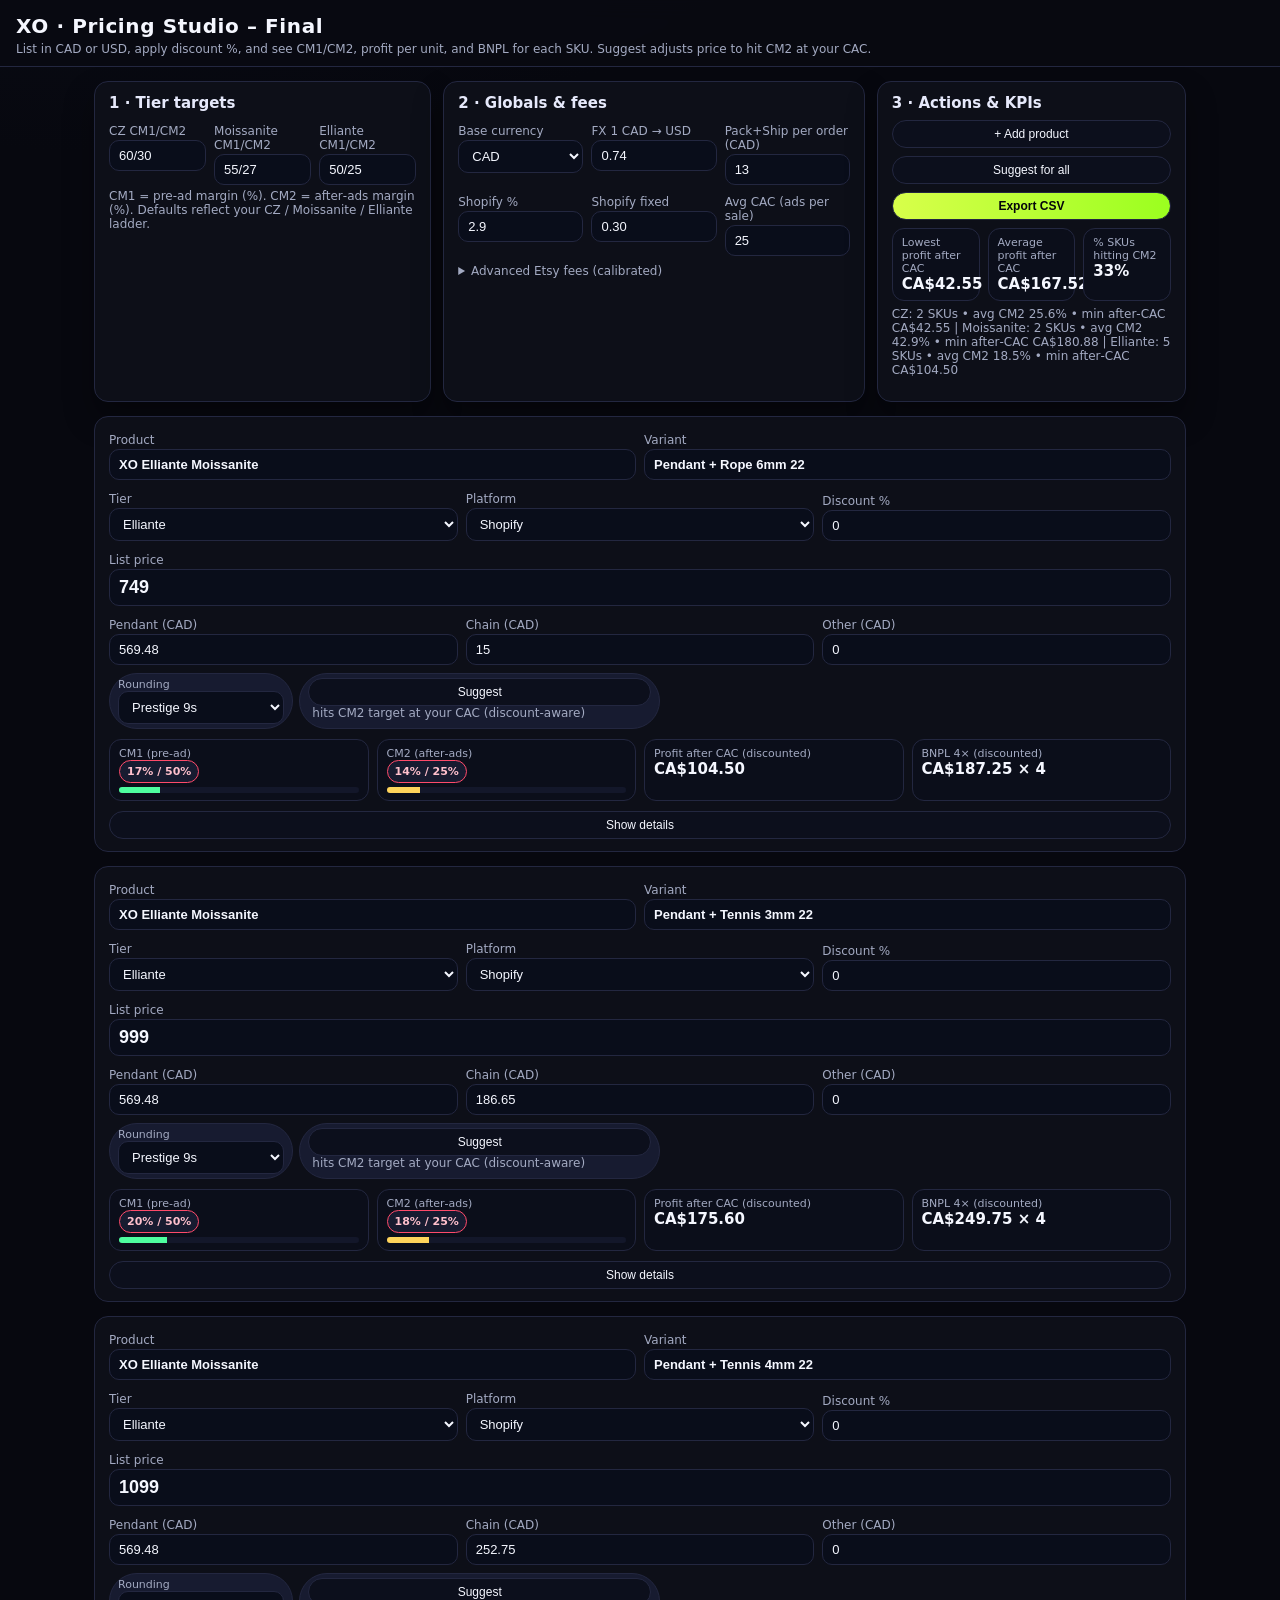
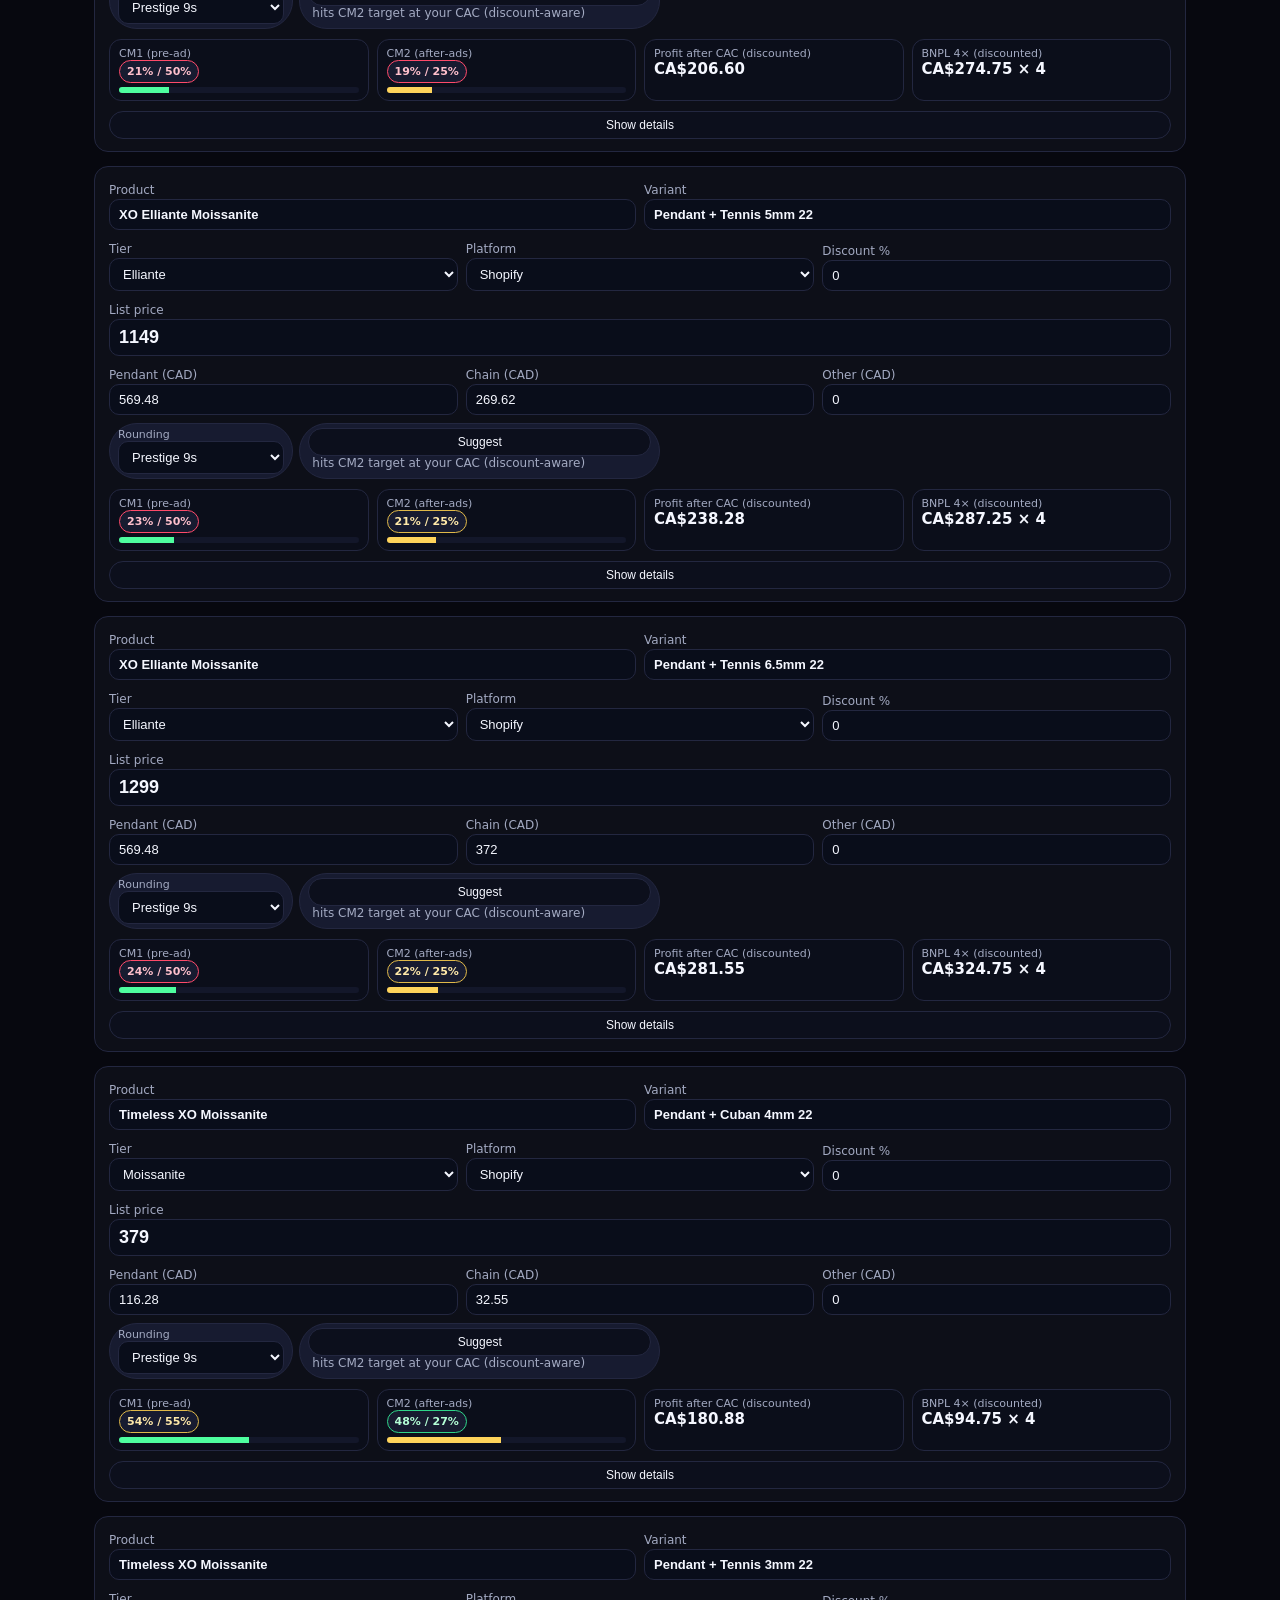
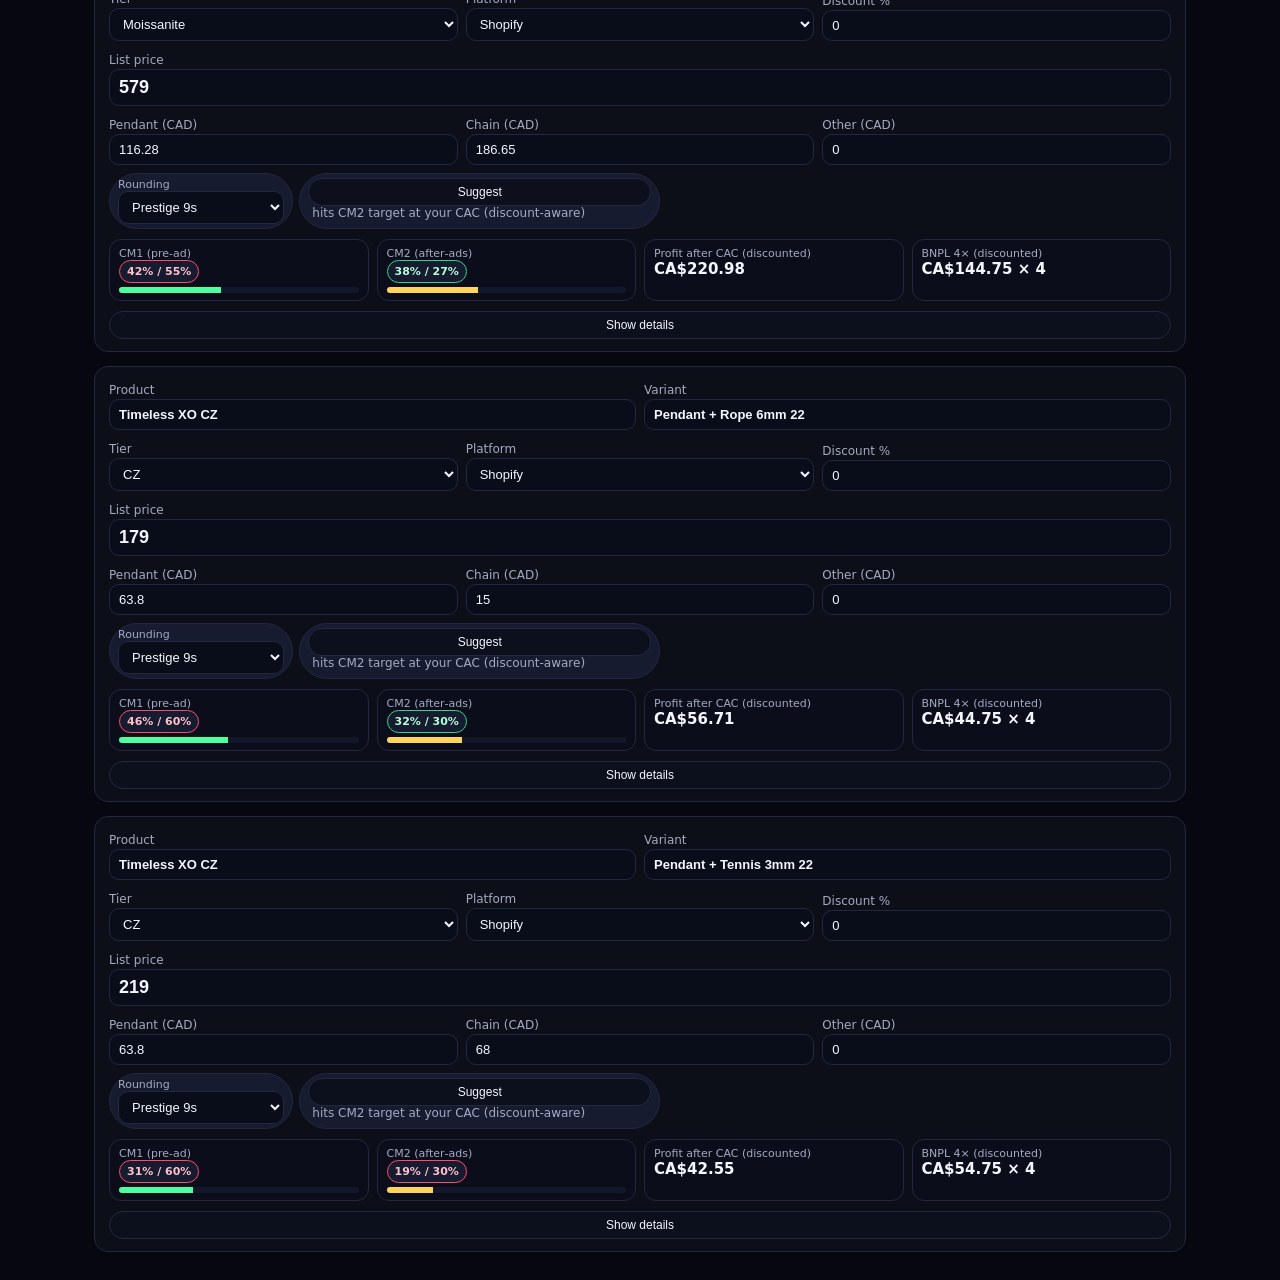
==== commit ecbcbad9: "Rename xo_pricing_studio_final.html to index.html" ====
--- a/index.html
+++ b/index.html
@@ -11,146 +11,365 @@
       --barbg:#13172a; --barfg:#4eff9f; --barfg2:#ffd45b;
     }
     *{box-sizing:border-box}
-    body{margin:0;font-family:Inter,system-ui,-apple-system,Segoe UI,Roboto,sans-serif;color:var(--ink);background:radial-gradient(1000px 600px at 8% -10%,#1c2150 0,#080a15 55%,#07080f 100%)}
-    header{position:sticky;top:0;z-index:30;padding:14px 16px 10px;background:rgba(7,8,15,.94);border-bottom:1px solid var(--border);backdrop-filter:blur(10px)}
-    h1{font-size:22px;font-weight:600;margin:0}
-    main{display:flex;flex-direction:column;gap:16px;max-width:1300px;margin:0 auto;padding:16px}
-    .grid{display:grid;grid-template-columns:1fr;gap:16px}
-    @media(min-width:960px){.grid{grid-template-columns:260px 1fr}}
-    .panel{background:var(--panel);border:1px solid var(--border);border-radius:12px;padding:16px;box-shadow:0 2px 4px rgba(0,0,0,.2)}
-    .panel h2{margin-top:0;font-size:16px;font-weight:600}
-    .form-group{display:flex;flex-direction:column;margin-bottom:12px}
-    .form-group label{font-size:13px;margin-bottom:4px;color:var(--muted)}
-    .form-group input,.form-group select{padding:8px 10px;border:1px solid var(--border);border-radius:8px;background:var(--panel-soft);color:var(--ink);font-size:14px;width:100%}
-    .results{display:grid;grid-template-columns:repeat(auto-fill,minmax(140px,1fr));gap:12px}
-    .result-card{background:var(--panel-soft);border:1px solid var(--border);border-radius:8px;padding:12px;display:flex;flex-direction:column;gap:4px}
-    .result-card .label{font-size:12px;color:var(--muted)}
-    .result-card .value{font-size:16px;font-weight:600}
-    .note{font-size:12px;color:var(--muted);margin-top:8px}
-    .footer{margin-top:24px;font-size:13px;color:var(--muted)}
-    .footer a{color:var(--accent);text-decoration:none}
+    body{
+      margin:0;
+      font-family:Inter,system-ui,-apple-system,Segoe UI,Roboto,Helvetica,Arial,sans-serif;
+      background:radial-gradient(1000px 600px at 8% -10%,#1d2149 0,#0a0c16 55%,#07080f 100%);
+      color:var(--ink);
+    }
+    header{
+      position:sticky;top:0;z-index:20;padding:14px 16px 10px;
+      background:rgba(9,10,18,.94);backdrop-filter:blur(10px);border-bottom:1px solid var(--border);
+    }
+    h1{margin:0 0 4px;font-size:20px;font-weight:650;letter-spacing:.03em}
+    .sub{color:var(--muted);font-size:12px}
+    main{max-width:1120px;margin:0 auto;padding:14px 14px 28px;display:grid;gap:14px}
+
+    .toolbar{display:grid;grid-template-columns:1.2fr 1.5fr 1.1fr;gap:12px}
+    @media(max-width:960px){.toolbar{grid-template-columns:1fr}}
+
+    .card{background:var(--panel);border:1px solid var(--border);border-radius:14px;padding:12px 14px;box-shadow:0 16px 30px rgba(0,0,0,.35)}
+    .card h2{margin:0 0 8px;font-size:15px;color:var(--ink2)}
+
+    label{font-size:12px;color:var(--muted);margin:4px 0 2px;display:block}
+    input,select,button{
+      width:100%;background:#090d1a;color:var(--ink);border:1px solid var(--border);
+      border-radius:10px;padding:7px 9px;font-size:13px;
+    }
+    input:focus,select:focus{outline:1px solid var(--accent);border-color:var(--accent)}
+
+    .grid{display:grid;gap:8px}
+    .cols-3{grid-template-columns:repeat(3,minmax(0,1fr))}
+
+    .actions{display:flex;gap:8px;flex-wrap:wrap;justify-content:flex-end;align-items:flex-end}
+    .btn{cursor:pointer;border:1px solid var(--border);background:#0c0f1c;font-size:12px;padding:6px 10px;border-radius:999px}
+    .btn.primary{background:linear-gradient(90deg,#d8ff4a,#9bff1f);color:#05060b;font-weight:700}
+
+    .products{display:grid;grid-template-columns:1fr;gap:14px}
+    @media(min-width:1440px){.products{grid-template-columns:repeat(2,minmax(0,1fr))}}
+
+    .p-card{background:var(--panel);border:1px solid var(--border);border-radius:14px;padding:12px 14px;display:grid;gap:10px}
+    .p-head{display:flex;flex-direction:column;gap:8px}
+    .p-row{display:flex;flex-wrap:wrap;gap:8px;align-items:flex-end}
+    .p-row>div{flex:1 1 170px}
+    .p-title input{font-weight:600}
+    .price{font-size:18px;font-weight:600;text-align:left}
+
+    .pill-row{display:flex;flex-wrap:wrap;gap:6px;font-size:11px;color:var(--muted)}
+    .pill{padding:4px 8px;border-radius:999px;border:1px solid var(--border);background:#171b30}
+
+    .metrics-row{display:grid;grid-template-columns:repeat(4,minmax(0,1fr));gap:8px}
+    .metric{background:#0b0e1a;border:1px solid var(--border);border-radius:12px;padding:7px 9px}
+    .metric .label{font-size:11px;color:var(--muted)}
+    .metric .value{font-size:15px;font-weight:650}
+
+    .chip{display:inline-flex;align-items:center;gap:5px;padding:4px 7px;border-radius:999px;border:1px solid var(--border);background:var(--chip);font-size:11px}
+    .chip.good{border-color:#2fd58a;color:#b4ffd6}
+    .chip.warn{border-color:#e0b949;color:#ffe9a9}
+    .chip.bad{border-color:#ff4a6a;color:#ffc0cc}
+
+    .bar{height:6px;background:var(--barbg);border-radius:999px;overflow:hidden;margin-top:4px}
+    .bar-fill{height:100%;background:var(--barfg);width:0%}
+    .bar-fill.cm2{background:var(--barfg2)}
+
+    .details{background:var(--panel-soft);border-radius:12px;border:1px solid var(--border);padding:8px 10px;display:none}
+    .details-grid{display:grid;grid-template-columns:repeat(6,minmax(0,1fr));gap:6px}
+
+    .muted{color:var(--muted);font-size:12px}
+    .mono{font-family:ui-monospace,SFMono-Regular,Menlo,Consolas,monospace}
   </style>
 </head>
 <body>
 <header>
-  <h1>XO · Pricing Studio</h1>
+  <h1>XO · Pricing Studio – Final</h1>
+  <div class="sub">List in CAD or USD, apply discount %, and see CM1/CM2, profit per unit, and BNPL for each SKU. Suggest adjusts price to hit CM2 at your CAC.</div>
 </header>
+
 <main>
-  <div class="grid">
-    <div class="panel">
-      <h2>Inputs</h2>
-      <div class="form-group">
-        <label for="pendantCost">Pendant Cost ($)</label>
-        <input type="number" id="pendantCost" placeholder="0">
-      </div>
-      <div class="form-group">
-        <label for="chainCost">Chain Cost ($)</label>
-        <input type="number" id="chainCost" placeholder="0">
-      </div>
-      <div class="form-group">
-        <label for="otherCost">Other Cost ($)</label>
-        <input type="number" id="otherCost" placeholder="0">
-      </div>
-      <div class="form-group">
-        <label for="listPrice">List Price ($)</label>
-        <input type="number" id="listPrice" placeholder="0">
-      </div>
-      <div class="form-group">
-        <label for="discount">Discount (%)</label>
-        <input type="number" id="discount" placeholder="0" min="0" max="100">
-      </div>
-      <div class="form-group">
-        <label for="platform">Platform</label>
-        <select id="platform">
-          <option value="shopify">Shopify</option>
-          <option value="etsy">Etsy</option>
-          <option value="etsy-offsite">Etsy Offsite Ads</option>
-        </select>
-      </div>
-      <div class="form-group">
-        <label for="adCost">Ad Cost per Sale (CAC) ($)</label>
-        <input type="number" id="adCost" placeholder="0">
-      </div>
-      <button id="calculateBtn">Calculate</button>
-    </div>
-    <div class="panel">
-      <h2>Results</h2>
-      <div class="results">
-        <div class="result-card">
-          <div class="label">Effective Price</div>
-          <div class="value" id="effectivePrice">$0.00</div>
+  <section class="toolbar">
+    <div class="card">
+      <h2>1 · Tier targets</h2>
+      <div class="grid cols-3">
+        <div><label>CZ CM1/CM2</label><input id="t_cz" value="60/30"></div>
+        <div><label>Moissanite CM1/CM2</label><input id="t_moi" value="55/27"></div>
+        <div><label>Elliante CM1/CM2</label><input id="t_el" value="50/25"></div>
+      </div>
+      <p class="muted" style="margin-top:4px">CM1 = pre‑ad margin (%). CM2 = after‑ads margin (%). Defaults reflect your CZ / Moissanite / Elliante ladder.</p>
+    </div>
+
+    <div class="card">
+      <h2>2 · Globals & fees</h2>
+      <div class="grid cols-3">
+        <div><label>Base currency</label><select id="base"><option value="CAD" selected>CAD</option><option value="USD">USD</option></select></div>
+        <div><label>FX 1 CAD → USD</label><input id="fx" type="number" step="0.0001" value="0.74"></div>
+        <div><label>Pack+Ship per order (CAD)</label><input id="pack" type="number" step="0.01" value="13"></div>
+      </div>
+      <div class="grid cols-3" style="margin-top:6px">
+        <div><label>Shopify %</label><input id="s_pct" type="number" step="0.01" value="2.9"></div>
+        <div><label>Shopify fixed</label><input id="s_fix" type="number" step="0.01" value="0.30"></div>
+        <div><label>Avg CAC (ads per sale)</label><input id="cac" type="number" step="0.01" value="25"></div>
+      </div>
+      <details style="margin-top:8px">
+        <summary class="muted">Advanced Etsy fees (calibrated)</summary>
+        <div class="grid cols-3" style="margin-top:6px">
+          <div><label>Etsy listing fee</label><input id="e_list" type="number" step="0.01" value="0.20"></div>
+          <div><label>Etsy base % (fees+processing+reg/VAT)</label><input id="e_basepct" type="number" step="0.1" value="14.2"></div>
+          <div><label>Offsite Ads %</label><input id="e_off" type="number" step="0.1" value="12"></div>
         </div>
-        <div class="result-card">
-          <div class="label">Platform Fee</div>
-          <div class="value" id="platformFee">$0.00</div>
-        </div>
-        <div class="result-card">
-          <div class="label">Pre-Ad Profit</div>
-          <div class="value" id="preAdProfit">$0.00</div>
-        </div>
-        <div class="result-card">
-          <div class="label">After-Ad Profit</div>
-          <div class="value" id="afterAdProfit">$0.00</div>
-        </div>
-        <div class="result-card">
-          <div class="label">Pre-Ad Margin (CM1)</div>
-          <div class="value" id="cm1">0%</div>
-        </div>
-        <div class="result-card">
-          <div class="label">After-Ad Margin (CM2)</div>
-          <div class="value" id="cm2">0%</div>
-        </div>
-        <div class="result-card">
-          <div class="label">BNPL 4× Payment</div>
-          <div class="value" id="bnpl">$0.00</div>
-        </div>
-      </div>
-      <div class="note">
-        * Platform fees vary based on selected platform. This tool estimates typical fee structures.
-      </div>
-      <div class="footer">
-        Need help understanding your margins? <a href="#">Contact us</a> for personalized insights.
-      </div>
-    </div>
-  </div>
+      </details>
+    </div>
+
+    <div class="card">
+      <h2>3 · Actions & KPIs</h2>
+      <div class="actions">
+        <button class="btn" id="add">+ Add product</button>
+        <button class="btn" id="suggestAll">Suggest for all</button>
+        <button class="btn primary" id="export">Export CSV</button>
+      </div>
+      <div class="grid cols-3" style="margin-top:8px">
+        <div class="metric"><div class="label">Lowest profit after CAC</div><div class="value" id="k_min">–</div></div>
+        <div class="metric"><div class="label">Average profit after CAC</div><div class="value" id="k_avg">–</div></div>
+        <div class="metric"><div class="label">% SKUs hitting CM2</div><div class="value" id="k_pass">–</div></div>
+      </div>
+      <p class="muted" id="tierSummary" style="margin-top:6px">Tier summary will appear here.</p>
+    </div>
+  </section>
+
+  <section id="products" class="products"></section>
 </main>
+
 <script>
-function calculate() {
-  const pendantCost = parseFloat(document.getElementById('pendantCost').value) || 0;
-  const chainCost = parseFloat(document.getElementById('chainCost').value) || 0;
-  const otherCost = parseFloat(document.getElementById('otherCost').value) || 0;
-  const listPrice = parseFloat(document.getElementById('listPrice').value) || 0;
-  const discount = parseFloat(document.getElementById('discount').value) || 0;
-  const platform = document.getElementById('platform').value;
-  const adCost = parseFloat(document.getElementById('adCost').value) || 0;
-
-  const totalCost = pendantCost + chainCost + otherCost;
-  const effectivePrice = listPrice * (1 - discount / 100);
-  let platformFee = 0;
-  if (platform === 'shopify') {
-    platformFee = effectivePrice * 0.029 + 0.3; // 2.9% + 30¢
-  } else if (platform === 'etsy') {
-    platformFee = effectivePrice * 0.05 + 0.2; // 5% + 20¢
-  } else if (platform === 'etsy-offsite') {
-    platformFee = effectivePrice * 0.15 + 0.2; // 15% + 20¢
+const $ = s => document.querySelector(s);
+const $$ = s => Array.from(document.querySelectorAll(s));
+
+function getBase(){ return $('#base').value; }
+
+function parseTarget(txt, fb){ const m=(txt||'').split('/').map(v=>parseFloat(v)); return {cm1:m[0]||fb.cm1, cm2:m[1]||fb.cm2}; }
+function getTargets(){
+  return {
+    CZ: parseTarget($('#t_cz').value,{cm1:60,cm2:30}),
+    Moissanite: parseTarget($('#t_moi').value,{cm1:55,cm2:27}),
+    Elliante: parseTarget($('#t_el').value,{cm1:50,cm2:25})
+  };
+}
+
+function money(n){ return isFinite(n)? n.toFixed(2):'–'; }
+function prestigeRoundUp(p){ return p<1000 ? Math.ceil((p+1)/10)*10 - 1 : Math.ceil((p+1)/100)*100 - 1; }
+function cleanRoundUp(p){ return Math.ceil(p/50)*50; }
+function charmRoundUp(p){ return Math.ceil(p) - 0.01 + 1; }
+function roundPrice(p,style){ if(style==='clean')return cleanRoundUp(p); if(style==='charm')return charmRoundUp(p); return prestigeRoundUp(p); }
+
+function feeShopify(P,sPct,sFix){ return sFix + sPct*P; }
+function feeEtsy(P,listFee,basePct,offPct){
+  const percent = basePct + offPct; // base + any Offsite %
+  return listFee + percent*P;
+}
+
+function pctChip(v,t){ const cls=v>=t?'good':(v>=t*0.8?'warn':'bad'); return `<span class="chip ${cls}">${Math.round(v)}% / ${t}%</span>`; }
+function fillBar(el,v){ el.style.width=Math.max(0,Math.min(100,v))+'%'; }
+
+function productCard(d){
+  const card=document.createElement('div'); card.className='p-card';
+  card.innerHTML=`
+    <div class="p-head">
+      <div class="p-row">
+        <div class="p-title"><label>Product</label><input class="prod" value="${d.prod||''}"></div>
+        <div class="p-title"><label>Variant</label><input class="vari" value="${d.var||''}"></div>
+      </div>
+      <div class="p-row">
+        <div><label>Tier</label><select class="tier"><option ${d.tier==='CZ'?'selected':''}>CZ</option><option ${d.tier==='Moissanite'?'selected':''}>Moissanite</option><option ${d.tier==='Elliante'?'selected':''}>Elliante</option></select></div>
+        <div><label>Platform</label><select class="platform"><option ${d.platform==='Shopify'?'selected':''}>Shopify</option><option ${d.platform==='Etsy (no Offsite)'?'selected':''}>Etsy (no Offsite)</option><option ${d.platform==='Etsy (Offsite)'?'selected':''}>Etsy (Offsite)</option></select></div>
+        <div><label>Discount %</label><input class="disc" type="number" step="0.1" value="${d.disc||0}"></div>
+      </div>
+      <div class="p-row">
+        <div><label>List price</label><input class="price" type="number" step="0.01" value="${d.price||0}"></div>
+      </div>
+      <div class="p-row">
+        <div><label>Pendant (CAD)</label><input class="pcad" type="number" step="0.01" value="${d.pcad||0}"></div>
+        <div><label>Chain (CAD)</label><input class="ccad" type="number" step="0.01" value="${d.ccad||0}"></div>
+        <div><label>Other (CAD)</label><input class="ocad" type="number" step="0.01" value="${d.oad||0}"></div>
+      </div>
+      <div class="pill-row">
+        <span class="pill">Rounding
+          <select class="round">
+            <option value="prestige" ${!d.round||d.round==='prestige'?'selected':''}>Prestige 9s</option>
+            <option value="clean" ${d.round==='clean'?'selected':''}>Clean 00/50</option>
+            <option value="charm" ${d.round==='charm'?'selected':''}>Charm .99</option>
+          </select>
+        </span>
+        <span class="pill"><button class="btn suggest">Suggest</button><span class="muted" style="margin-left:4px">hits CM2 target at your CAC (discount-aware)</span></span>
+      </div>
+    </div>
+    <div class="metrics-row">
+      <div class="metric"><div class="label">CM1 (pre‑ad)</div><div class="value cm1">–</div><div class="bar"><div class="bar-fill cm1bar"></div></div></div>
+      <div class="metric"><div class="label">CM2 (after‑ads)</div><div class="value cm2">–</div><div class="bar"><div class="bar-fill cm2bar cm2"></div></div></div>
+      <div class="metric"><div class="label">Profit after CAC (discounted)</div><div class="value afterv">–</div></div>
+      <div class="metric"><div class="label">BNPL 4× (discounted)</div><div class="value bnplv">–</div></div>
+    </div>
+    <button class="btn small toggle">Show details</button>
+    <div class="details">
+      <div class="details-grid">
+        <div><label>Total cost CAD incl. pack</label><div class="mono totalcad">–</div></div>
+        <div><label>Effective price (after discount)</label><div class="mono effprice">–</div></div>
+        <div><label>Landed (base)</label><div class="mono landed">–</div></div>
+        <div><label>Fees</label><div class="mono fees">–</div></div>
+        <div><label>Pre‑Ad $</label><div class="mono pread">–</div></div>
+        <div><label>After CAC $</label><div class="mono after">–</div></div>
+      </div>
+      <p class="muted explain">Suggest formula will appear here.</p>
+      <p class="muted diag">–</p>
+      <div style="text-align:right;margin-top:6px"><button class="btn small remove">Remove</button></div>
+    </div>`;
+
+  card.querySelectorAll('input,select').forEach(el=> el.addEventListener('input',()=>{compute();saveState();}));
+  card.querySelector('.toggle').addEventListener('click',()=>{
+    const d=card.querySelector('.details'); const open=d.style.display==='block';
+    d.style.display=open?'none':'block'; card.querySelector('.toggle').textContent=open?'Show details':'Hide details';
+  });
+  card.querySelector('.remove').addEventListener('click',()=>{card.remove();compute();saveState();});
+  card.querySelector('.suggest').addEventListener('click',()=>{suggestPrice(card);});
+  return card;
+}
+
+function suggestPrice(card){
+  const base=getBase();
+  const fx=parseFloat($('#fx').value)||0.74; const pack=parseFloat($('#pack').value)||0;
+  const sPct=(parseFloat($('#s_pct').value)||0)/100; const sFix=parseFloat($('#s_fix').value)||0;
+  const eBasePct=(parseFloat($('#e_basepct').value)||0)/100; const eList=parseFloat($('#e_list').value)||0; const eOffPct=(parseFloat($('#e_off').value)||0)/100;
+  const CAC=parseFloat($('#cac').value)||0;
+  const targets=getTargets(); const tier=card.querySelector('.tier').value; const t=targets[tier]; const T=t.cm2/100;
+  const plat=card.querySelector('.platform').value; const round=card.querySelector('.round').value;
+  const pcad=parseFloat(card.querySelector('.pcad').value)||0; const ccad=parseFloat(card.querySelector('.ccad').value)||0; const ocad=parseFloat(card.querySelector('.ocad').value)||0;
+  const disc=parseFloat(card.querySelector('.disc').value)||0; const r=1-disc/100; if(r<=0){alert('Discount % must be <100.');return;}
+  const totalCad=pcad+ccad+ocad+pack; const landed=(base==='USD')? totalCad*fx: totalCad;
+
+  // We solve for discounted price P, not list; list = P / r.
+  let a=0,b=0;
+  if(plat==='Shopify'){
+    a=sFix; b=sPct;
+  }else{
+    const useOff=plat.includes('Offsite')?eOffPct:0;
+    a=eList; b=eBasePct+useOff;
   }
 
-  const preAdProfit = effectivePrice - totalCost - platformFee;
-  const afterAdProfit = preAdProfit - adCost;
-  const cm1 = (preAdProfit / effectivePrice) * 100;
-  const cm2 = (afterAdProfit / effectivePrice) * 100;
-  const bnpl = effectivePrice / 4;
-
-  document.getElementById('effectivePrice').innerText = `$${effectivePrice.toFixed(2)}`;
-  document.getElementById('platformFee').innerText = `$${platformFee.toFixed(2)}`;
-  document.getElementById('preAdProfit').innerText = `$${preAdProfit.toFixed(2)}`;
-  document.getElementById('afterAdProfit').innerText = `$${afterAdProfit.toFixed(2)}`;
-  document.getElementById('cm1').innerText = `${cm1.toFixed(2)}%`;
-  document.getElementById('cm2').innerText = `${cm2.toFixed(2)}%`;
-  document.getElementById('bnpl').innerText = `$${bnpl.toFixed(2)}`;
-}
-
-document.getElementById('calculateBtn').addEventListener('click', calculate);
+  // CM2 equation: (P - (a + bP) - landed - CAC) / P = T
+  // => P*(1 - b - T) = a + landed + CAC
+  const den=1 - b - T;
+  if(den<=0){alert('Targets + fees too aggressive. Lower CM2 target or adjust fees.');return;}
+  const P=(a + landed + CAC)/den;
+  const listNeeded=P / r;
+  const rounded=roundPrice(listNeeded,round);
+
+  card.querySelector('.price').value=rounded.toFixed(2);
+  const cur=base==='USD'?'$':'CA$';
+  const explain=`CM2 target ${t.cm2}% with discount ${disc.toFixed(1)}% → need discounted price ${cur}${money(P)}. List = P / (1-d) = ${cur}${money(listNeeded)} → rounded to ${cur}${rounded.toFixed(2)} (${round}).`;
+  card.querySelector('.explain').textContent=explain;
+  compute();saveState();
+}
+
+function compute(){
+  const base=getBase(); const fx=parseFloat($('#fx').value)||0.74; const pack=parseFloat($('#pack').value)||0;
+  const sPct=(parseFloat($('#s_pct').value)||0)/100; const sFix=parseFloat($('#s_fix').value)||0;
+  const eBasePct=(parseFloat($('#e_basepct').value)||0)/100; const eList=parseFloat($('#e_list').value)||0; const eOffPct=(parseFloat($('#e_off').value)||0)/100;
+  const CAC=parseFloat($('#cac').value)||0; const targets=getTargets();
+  let minAfter=Infinity,sumAfter=0,count=0,passCount=0;
+  const agg={CZ:{n:0,cm2:[],after:[]},Moissanite:{n:0,cm2:[],after:[]},Elliante:{n:0,cm2:[],after:[]}};
+
+  $$('#products .p-card').forEach(card=>{
+    const tier=card.querySelector('.tier').value; const t=targets[tier]; const plat=card.querySelector('.platform').value;
+    const listPrice=parseFloat(card.querySelector('.price').value)||0; const disc=parseFloat(card.querySelector('.disc').value)||0; const r=1-disc/100; const P=listPrice*r;
+    const pcad=parseFloat(card.querySelector('.pcad').value)||0; const ccad=parseFloat(card.querySelector('.ccad').value)||0; const ocad=parseFloat(card.querySelector('.ocad').value)||0;
+    const totalCad=pcad+ccad+ocad+pack; const landed=(base==='USD')? totalCad*fx: totalCad;
+
+    let fees=0;
+    if(plat==='Shopify') fees=feeShopify(P,sPct,sFix);
+    else{ const useOff=plat.includes('Offsite')?eOffPct:0; fees=feeEtsy(P,eList,eBasePct,useOff); }
+
+    const pre=P - fees - landed; const after=pre - CAC;
+    const cm1=P? pre/P*100 : 0; const cm2=P? after/P*100 : 0;
+    const cur=base==='USD'?'$':'CA$';
+
+    card.querySelector('.cm1').innerHTML=pctChip(cm1,t.cm1);
+    card.querySelector('.cm2').innerHTML=pctChip(cm2,t.cm2);
+    fillBar(card.querySelector('.cm1bar'),cm1);
+    fillBar(card.querySelector('.cm2bar'),cm2);
+    const afterLabel=after<0? `LOSS ${cur}${money(after)}` : cur+money(after);
+    card.querySelector('.afterv').textContent=afterLabel;
+    card.querySelector('.afterv').style.color=after<0?'#ff7f96':'#f5f7ff';
+    card.querySelector('.bnplv').textContent=P? `${cur}${money(P/4)} × 4`:'–';
+
+    const det=card.querySelector('.details');
+    det.querySelector('.totalcad').textContent=money(totalCad);
+    det.querySelector('.effprice').textContent=cur+money(P);
+    det.querySelector('.landed').textContent=cur+money(landed);
+    det.querySelector('.fees').textContent=cur+money(fees);
+    det.querySelector('.pread').textContent=cur+money(pre);
+    det.querySelector('.after').textContent=afterLabel;
+
+    let diag='';
+    if(after<0) diag='LOSS: CM2 < 0% – raise list price, lower discount, or reduce CAC.';
+    else if(cm2<t.cm2) diag='CM2 below target – current discounted price + CAC too aggressive.';
+    else if(cm1<t.cm1) diag='CM1 below target – landed cost high vs discounted price.';
+    else diag='Healthy: CM1 & CM2 meet or exceed targets.';
+    det.querySelector('.diag').textContent=diag;
+
+    if(isFinite(after)){minAfter=Math.min(minAfter,after);sumAfter+=after;count++;}
+    if(cm2>=t.cm2) passCount++;
+    agg[tier].n++; agg[tier].cm2.push(cm2); agg[tier].after.push(after);
+  });
+
+  const cur=base==='USD'?'$':'CA$';
+  $('#k_min').textContent=count? cur+money(minAfter):'–';
+  $('#k_avg').textContent=count? cur+money(sumAfter/count):'–';
+  $('#k_pass').textContent=count? Math.round(passCount*100/count)+'%':'–';
+
+  const parts=[]; Object.entries(agg).forEach(([tier,v])=>{ if(!v.n)return; const avgCm2=v.cm2.reduce((a,b)=>a+b,0)/v.cm2.length; const minAfterTier=Math.min(...v.after); parts.push(`${tier}: ${v.n} SKUs • avg CM2 ${avgCm2.toFixed(1)}% • min after‑CAC ${cur+money(minAfterTier)}`); });
+  $('#tierSummary').textContent=parts.length? parts.join('   |   '):'Tier summary will appear here.';
+}
+
+function addProductRow(d){ $('#products').appendChild(productCard(d||{})); }
+
+function resetXO(){
+  $('#products').innerHTML='';
+  addProductRow({prod:'XO Elliante Moissanite',var:'Pendant + Rope 6mm 22"',tier:'Elliante',platform:'Shopify',pcad:569.48,ccad:15.00,oad:0,price:749,disc:0});
+  addProductRow({prod:'XO Elliante Moissanite',var:'Pendant + Tennis 3mm 22"',tier:'Elliante',platform:'Shopify',pcad:569.48,ccad:186.65,oad:0,price:999,disc:0});
+  addProductRow({prod:'XO Elliante Moissanite',var:'Pendant + Tennis 4mm 22"',tier:'Elliante',platform:'Shopify',pcad:569.48,ccad:252.75,oad:0,price:1099,disc:0});
+  addProductRow({prod:'XO Elliante Moissanite',var:'Pendant + Tennis 5mm 22"',tier:'Elliante',platform:'Shopify',pcad:569.48,ccad:269.62,oad:0,price:1149,disc:0});
+  addProductRow({prod:'XO Elliante Moissanite',var:'Pendant + Tennis 6.5mm 22"',tier:'Elliante',platform:'Shopify',pcad:569.48,ccad:372.00,oad:0,price:1299,disc:0});
+  addProductRow({prod:'Timeless XO Moissanite',var:'Pendant + Cuban 4mm 22"',tier:'Moissanite',platform:'Shopify',pcad:116.28,ccad:32.55,oad:0,price:379,disc:0});
+  addProductRow({prod:'Timeless XO Moissanite',var:'Pendant + Tennis 3mm 22"',tier:'Moissanite',platform:'Shopify',pcad:116.28,ccad:186.65,oad:0,price:579,disc:0});
+  addProductRow({prod:'Timeless XO CZ',var:'Pendant + Rope 6mm 22"',tier:'CZ',platform:'Shopify',pcad:63.80,ccad:15.00,oad:0,price:179,disc:0});
+  addProductRow({prod:'Timeless XO CZ',var:'Pendant + Tennis 3mm 22"',tier:'CZ',platform:'Shopify',pcad:63.80,ccad:68.00,oad:0,price:219,disc:0});
+}
+
+function exportCSV(){
+  const base=getBase(); const fx=parseFloat($('#fx').value)||0.74; const pack=parseFloat($('#pack').value)||0;
+  const sPct=(parseFloat($('#s_pct').value)||0)/100; const sFix=parseFloat($('#s_fix').value)||0;
+  const eBasePct=(parseFloat($('#e_basepct').value)||0)/100; const eList=parseFloat($('#e_list').value)||0; const eOffPct=(parseFloat($('#e_off').value)||0)/100; const CAC=parseFloat($('#cac').value)||0;
+  const rows=[["Product","Variant","Tier","Platform","ListPrice","Discount%","EffPrice","CM1%","CM2%","ProfitAfterCAC","TotalCAD","Landed","Fees"]];
+  $$('#products .p-card').forEach(card=>{
+    const tier=card.querySelector('.tier').value; const plat=card.querySelector('.platform').value; const prod=card.querySelector('.prod').value; const vari=card.querySelector('.vari').value;
+    const listPrice=parseFloat(card.querySelector('.price').value)||0; const disc=parseFloat(card.querySelector('.disc').value)||0; const r=1-disc/100; const P=listPrice*r;
+    const pcad=parseFloat(card.querySelector('.pcad').value)||0; const ccad=parseFloat(card.querySelector('.ccad').value)||0; const ocad=parseFloat(card.querySelector('.ocad').value)||0; const totalCad=pcad+ccad+ocad+pack; const landed=(base==='USD')? totalCad*fx: totalCad;
+    let fees=0; if(plat==='Shopify') fees=feeShopify(P,sPct,sFix); else {const useOff=plat.includes('Offsite')?eOffPct:0; fees=feeEtsy(P,eList,eBasePct,useOff);} const pre=P-fees-landed; const after=pre-CAC; const cm1=P?pre/P*100:0; const cm2=P?after/P*100:0;
+    rows.push([prod,vari,tier,plat,listPrice.toFixed(2),disc.toFixed(1),P.toFixed(2),cm1.toFixed(1),cm2.toFixed(1),after.toFixed(2),totalCad.toFixed(2),landed.toFixed(2),fees.toFixed(2)].join(','));
+  });
+  const blob=new Blob([rows.join('\n')],{type:'text/csv;charset=utf-8;'});
+  const url=URL.createObjectURL(blob); const a=document.createElement('a'); a.href=url; a.download='xo_pricing_final.csv'; a.click(); URL.revokeObjectURL(url);
+}
+
+function saveState(){ if(!window.localStorage) return; const rows=$$('#products .p-card').map(card=>({prod:card.querySelector('.prod').value,var:card.querySelector('.vari').value,tier:card.querySelector('.tier').value,platform:card.querySelector('.platform').value,price:card.querySelector('.price').value,disc:card.querySelector('.disc').value,round:card.querySelector('.round').value,pcad:card.querySelector('.pcad').value,ccad:card.querySelector('.ccad').value,oad:card.querySelector('.ocad').value})); const state={base:getBase(),fx:$('#fx').value,pack:$('#pack').value,s_pct:$('#s_pct').value,s_fix:$('#s_fix').value,e_basepct:$('#e_basepct').value,e_list:$('#e_list').value,e_off:$('#e_off').value,cac:$('#cac').value,t_cz:$('#t_cz').value,t_moi:$('#t_moi').value,t_el:$('#t_el').value,rows}; localStorage.setItem('xo_pricing_final',JSON.stringify(state)); }
+
+function loadState(){ if(!window.localStorage) return false; const raw=localStorage.getItem('xo_pricing_final'); if(!raw) return false; try{ const s=JSON.parse(raw); $('#base').value=s.base; $('#fx').value=s.fx; $('#pack').value=s.pack; $('#s_pct').value=s.s_pct; $('#s_fix').value=s.s_fix; $('#e_basepct').value=s.e_basepct; $('#e_list').value=s.e_list; $('#e_off').value=s.e_off; $('#cac').value=s.cac; $('#t_cz').value=s.t_cz; $('#t_moi').value=s.t_moi; $('#t_el').value=s.t_el; $('#products').innerHTML=''; (s.rows||[]).forEach(r=>addProductRow(r)); return true;}catch(e){console.error(e);return false;}}
+
+// wire
+$('#add').addEventListener('click',()=>{addProductRow({tier:'CZ',platform:'Shopify',disc:0,round:'prestige'});compute();saveState();});
+$('#suggestAll').addEventListener('click',()=>{$$('#products .p-card').forEach(c=>suggestPrice(c));saveState();});
+$('#export').addEventListener('click',exportCSV);
+['#base','#fx','#pack','#s_pct','#s_fix','#e_basepct','#e_list','#e_off','#cac','#t_cz','#t_moi','#t_el'].forEach(id=>$(id).addEventListener('input',()=>{compute();saveState();}));
+
+if(!loadState()) resetXO();
+compute();
 </script>
 </body>
 </html>
